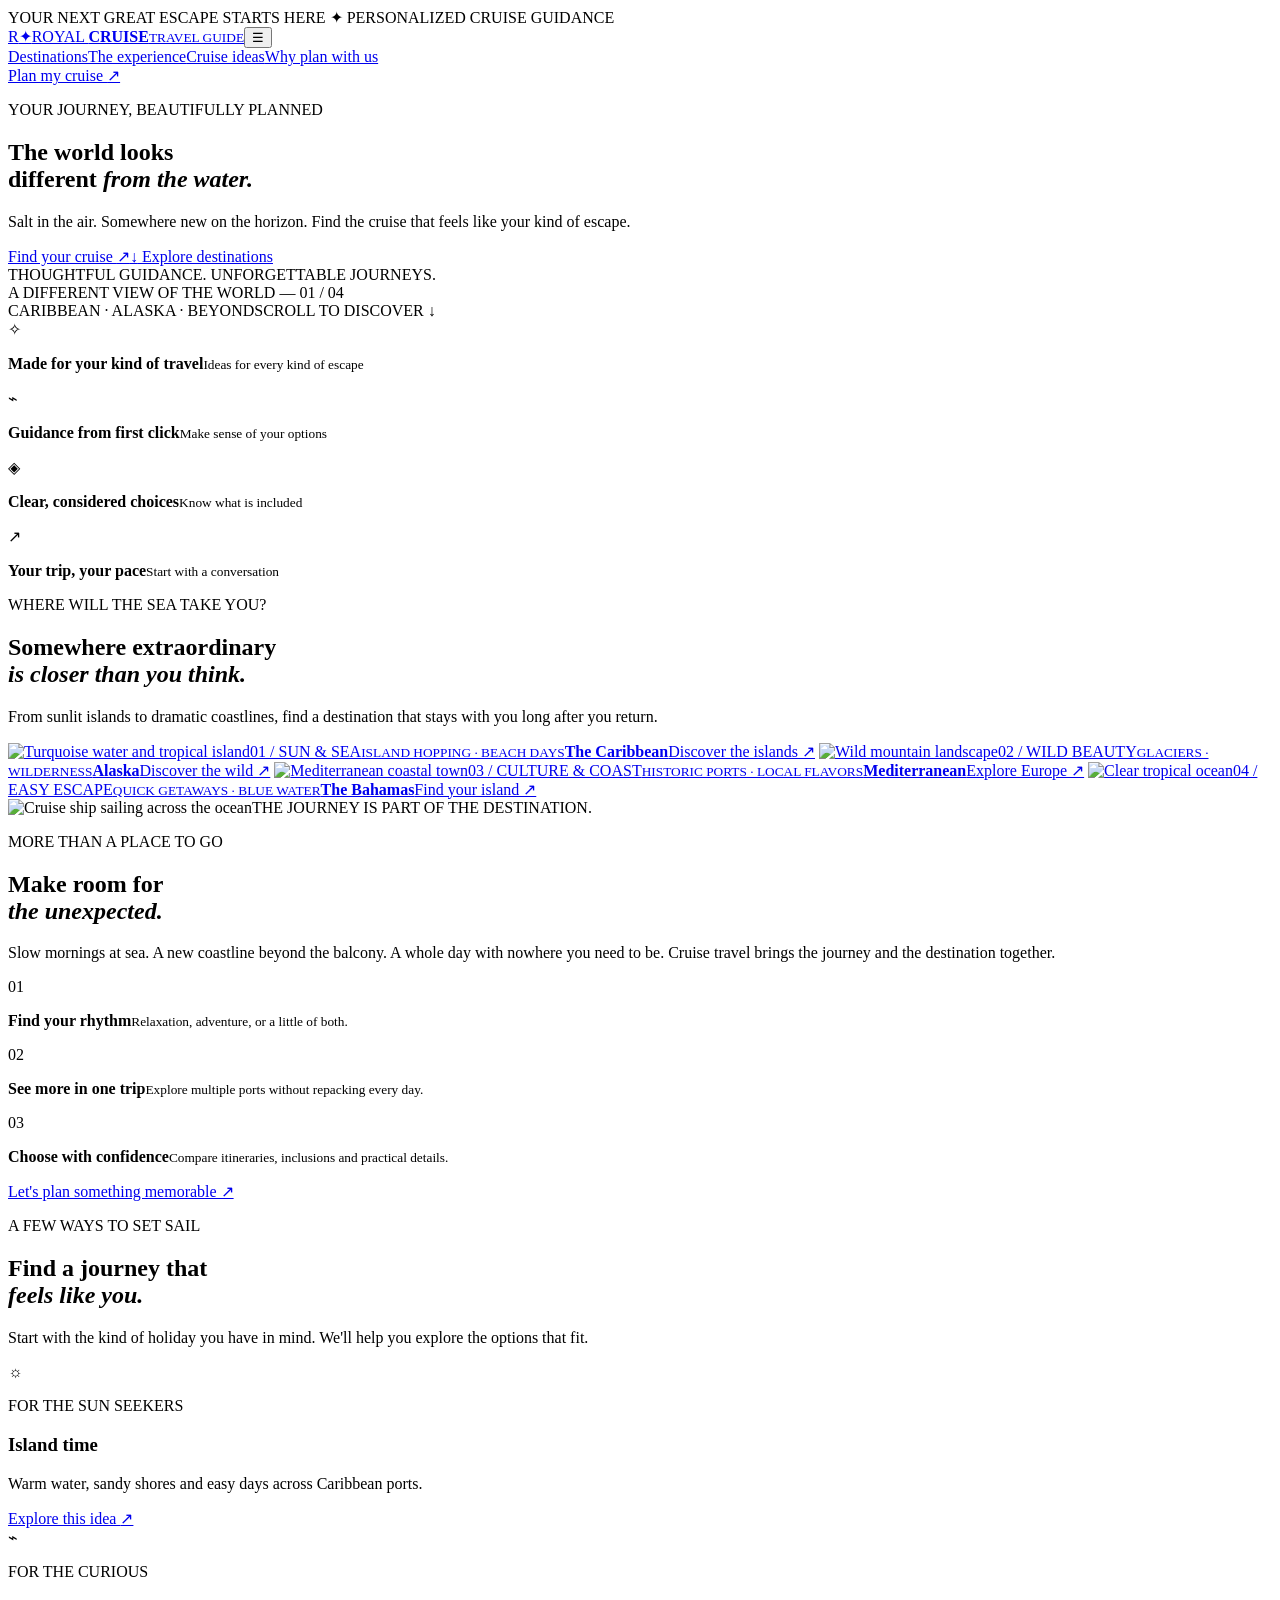
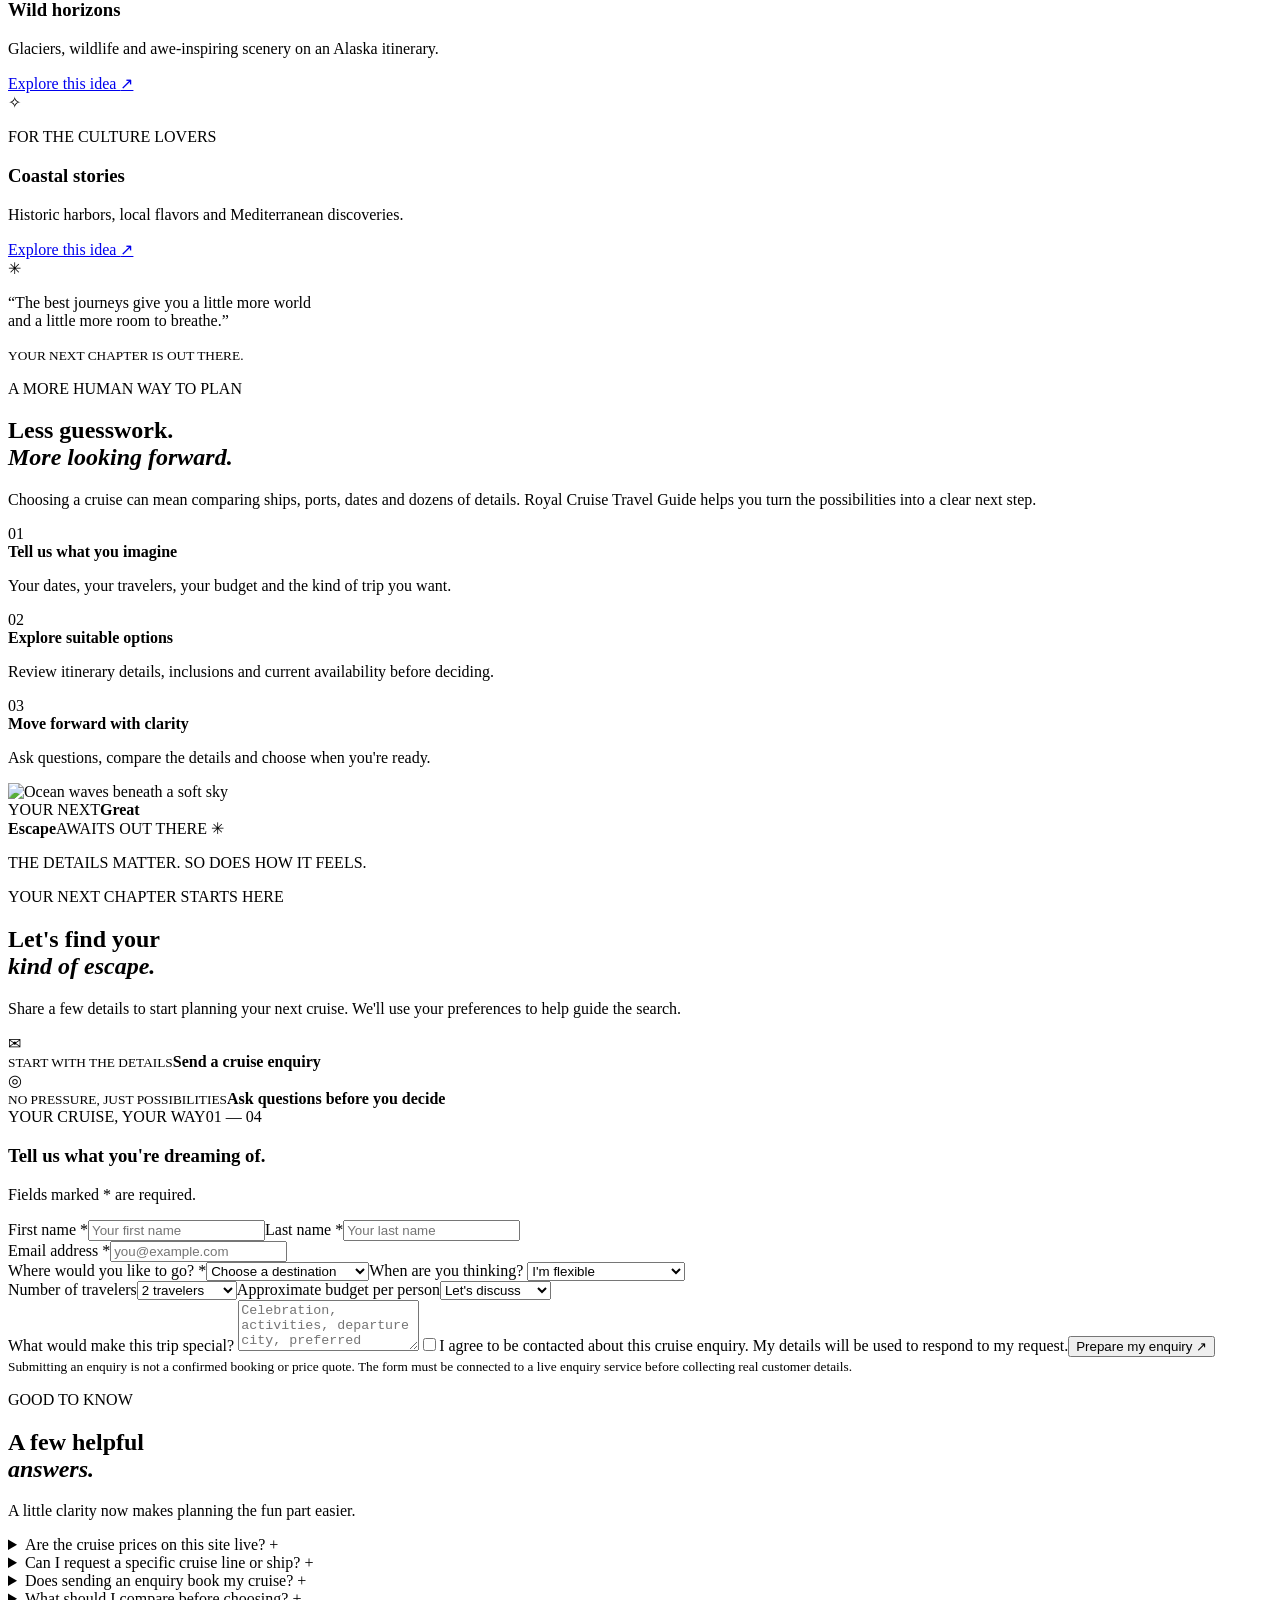
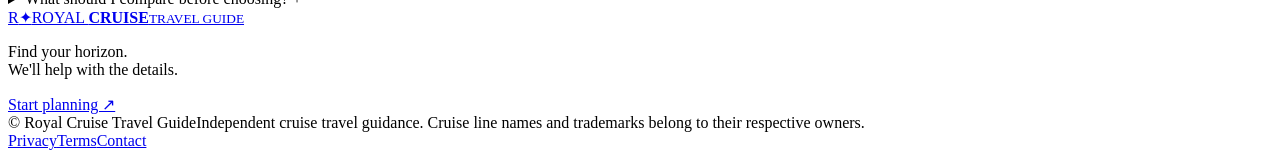
==== index.html @ 1c4a62c2 "Build Royal Cruise Travel Guide homepage" ====
<!doctype html>
<html lang="en">
<head>
<meta charset="utf-8"><meta name="viewport" content="width=device-width,initial-scale=1">
<title>Royal Cruise Travel Guide — Find Your Next Great Escape</title>
<meta name="description" content="Explore cruise destinations, compare trip ideas, and start planning a Caribbean, Alaska, Bahamas or Mediterranean cruise with Royal Cruise Travel Guide.">
<meta name="theme-color" content="#071d2c"><meta property="og:title" content="Royal Cruise Travel Guide"><meta property="og:description" content="The world looks different from the water. Find your next great escape."><meta property="og:type" content="website">
<link rel="preconnect" href="https://images.unsplash.com"><link rel="preconnect" href="https://fonts.googleapis.com"><link rel="preconnect" href="https://fonts.gstatic.com" crossorigin>
<link href="https://fonts.googleapis.com/css2?family=DM+Sans:wght@400;500;600;700&family=Playfair+Display:ital,wght@0,400;0,500;0,600;1,400;1,500&display=swap" rel="stylesheet">
<link rel="stylesheet" href="./styles.css">
</head>
<body>
<div class="announcement">YOUR NEXT GREAT ESCAPE STARTS HERE <span>✦</span> PERSONALIZED CRUISE GUIDANCE</div>
<header class="header"><a class="brand" href="#home" aria-label="Royal Cruise Travel Guide home"><span class="brand-mark">R<span>✦</span></span><span class="brand-name">ROYAL <b>CRUISE</b><small>TRAVEL GUIDE</small></span></a><button class="menu-toggle" aria-label="Open navigation" aria-expanded="false">☰</button><nav class="nav"><a href="#destinations">Destinations</a><a href="#experience">The experience</a><a href="#journeys">Cruise ideas</a><a href="#planning">Why plan with us</a></nav><a class="nav-cta" href="#plan">Plan my cruise <span>↗</span></a></header>
<main id="home">
<section class="hero"><div class="hero-photo"></div><div class="hero-shade"></div><div class="hero-content reveal"><p class="eyebrow"><span></span> YOUR JOURNEY, BEAUTIFULLY PLANNED</p><h1>The world looks<br>different <em>from the water.</em></h1><p class="hero-copy">Salt in the air. Somewhere new on the horizon. Find the cruise that feels like your kind of escape.</p><div class="hero-actions"><a class="button button-gold" href="#plan">Find your cruise <span>↗</span></a><a class="text-link" href="#destinations"><span class="play">↓</span> Explore destinations</a></div><div class="hero-note"><span class="note-line"></span><span>THOUGHTFUL GUIDANCE. UNFORGETTABLE JOURNEYS.</span></div></div><div class="hero-side">A DIFFERENT VIEW OF THE WORLD <span>— 01 / 04</span></div><div class="hero-bottom"><span>CARIBBEAN · ALASKA · BEYOND</span><span>SCROLL TO DISCOVER ↓</span></div></section>
<section class="trust-strip"><div><span class="trust-icon">✧</span><p><b>Made for your kind of travel</b><small>Ideas for every kind of escape</small></p></div><div><span class="trust-icon">⌁</span><p><b>Guidance from first click</b><small>Make sense of your options</small></p></div><div><span class="trust-icon">◈</span><p><b>Clear, considered choices</b><small>Know what is included</small></p></div><div><span class="trust-icon">↗</span><p><b>Your trip, your pace</b><small>Start with a conversation</small></p></div></section>
<section class="section" id="destinations"><div class="section-head reveal"><div><p class="eyebrow dark"><span></span> WHERE WILL THE SEA TAKE YOU?</p><h2>Somewhere extraordinary<br><em>is closer than you think.</em></h2></div><p class="section-intro">From sunlit islands to dramatic coastlines, find a destination that stays with you long after you return.</p></div><div class="destination-grid">
<a class="destination-card dest-caribbean reveal" href="#plan" data-destination="Caribbean"><img loading="lazy" src="https://images.unsplash.com/photo-1510414842594-a61c69b5ae57?auto=format&fit=crop&w=1200&q=85" alt="Turquoise water and tropical island"><span class="card-number">01 / SUN & SEA</span><span class="destination-info"><small>ISLAND HOPPING · BEACH DAYS</small><strong>The Caribbean</strong><span class="discover">Discover the islands ↗</span></span></a>
<a class="destination-card reveal" href="#plan" data-destination="Alaska"><img loading="lazy" src="https://images.unsplash.com/photo-1472396961693-142e6e269027?auto=format&fit=crop&w=1000&q=85" alt="Wild mountain landscape"><span class="card-number">02 / WILD BEAUTY</span><span class="destination-info"><small>GLACIERS · WILDERNESS</small><strong>Alaska</strong><span class="discover">Discover the wild ↗</span></span></a>
<a class="destination-card reveal" href="#plan" data-destination="Mediterranean"><img loading="lazy" src="https://images.unsplash.com/photo-1498307833015-e7b400441eb8?auto=format&fit=crop&w=1000&q=85" alt="Mediterranean coastal town"><span class="card-number">03 / CULTURE & COAST</span><span class="destination-info"><small>HISTORIC PORTS · LOCAL FLAVORS</small><strong>Mediterranean</strong><span class="discover">Explore Europe ↗</span></span></a>
<a class="destination-card reveal" href="#plan" data-destination="Bahamas"><img loading="lazy" src="https://images.unsplash.com/photo-1544551763-46a013bb70d5?auto=format&fit=crop&w=1000&q=85" alt="Clear tropical ocean"><span class="card-number">04 / EASY ESCAPE</span><span class="destination-info"><small>QUICK GETAWAYS · BLUE WATER</small><strong>The Bahamas</strong><span class="discover">Find your island ↗</span></span></a></div></section>
<section class="experience" id="experience"><div class="experience-image reveal"><img loading="lazy" src="https://images.unsplash.com/photo-1548574505-5e239809ee19?auto=format&fit=crop&w=1500&q=85" alt="Cruise ship sailing across the ocean"><span class="image-caption">THE JOURNEY IS PART OF THE DESTINATION.</span></div><div class="experience-copy reveal"><p class="eyebrow"><span></span> MORE THAN A PLACE TO GO</p><h2>Make room for<br><em>the unexpected.</em></h2><p>Slow mornings at sea. A new coastline beyond the balcony. A whole day with nowhere you need to be. Cruise travel brings the journey and the destination together.</p><div class="experience-points"><div><span>01</span><p><b>Find your rhythm</b><small>Relaxation, adventure, or a little of both.</small></p></div><div><span>02</span><p><b>See more in one trip</b><small>Explore multiple ports without repacking every day.</small></p></div><div><span>03</span><p><b>Choose with confidence</b><small>Compare itineraries, inclusions and practical details.</small></p></div></div><a class="button button-outline" href="#plan">Let's plan something memorable ↗</a></div></section>
<section class="section journeys" id="journeys"><div class="section-head reveal"><div><p class="eyebrow dark"><span></span> A FEW WAYS TO SET SAIL</p><h2>Find a journey that<br><em>feels like you.</em></h2></div><p class="section-intro">Start with the kind of holiday you have in mind. We'll help you explore the options that fit.</p></div><div class="journey-grid"><article class="journey-card reveal"><div class="journey-icon">☼</div><p class="journey-kicker">FOR THE SUN SEEKERS</p><h3>Island time</h3><p>Warm water, sandy shores and easy days across Caribbean ports.</p><a href="#plan" data-interest="Caribbean island getaway">Explore this idea <span>↗</span></a></article><article class="journey-card reveal"><div class="journey-icon">⌁</div><p class="journey-kicker">FOR THE CURIOUS</p><h3>Wild horizons</h3><p>Glaciers, wildlife and awe-inspiring scenery on an Alaska itinerary.</p><a href="#plan" data-interest="Alaska adventure">Explore this idea <span>↗</span></a></article><article class="journey-card reveal"><div class="journey-icon">✧</div><p class="journey-kicker">FOR THE CULTURE LOVERS</p><h3>Coastal stories</h3><p>Historic harbors, local flavors and Mediterranean discoveries.</p><a href="#plan" data-interest="Mediterranean culture cruise">Explore this idea <span>↗</span></a></article></div></section>
<section class="quote-band"><span class="quote-star">✳</span><p>“The best journeys give you a little more world<br>and a little more room to breathe.”</p><small>YOUR NEXT CHAPTER IS OUT THERE.</small></section>
<section class="section planning" id="planning"><div class="planning-copy reveal"><p class="eyebrow dark"><span></span> A MORE HUMAN WAY TO PLAN</p><h2>Less guesswork.<br><em>More looking forward.</em></h2><p>Choosing a cruise can mean comparing ships, ports, dates and dozens of details. Royal Cruise Travel Guide helps you turn the possibilities into a clear next step.</p><div class="planning-step"><span>01</span><div><b>Tell us what you imagine</b><p>Your dates, your travelers, your budget and the kind of trip you want.</p></div></div><div class="planning-step"><span>02</span><div><b>Explore suitable options</b><p>Review itinerary details, inclusions and current availability before deciding.</p></div></div><div class="planning-step"><span>03</span><div><b>Move forward with clarity</b><p>Ask questions, compare the details and choose when you're ready.</p></div></div></div><div class="planning-visual reveal"><img loading="lazy" src="https://images.unsplash.com/photo-1500375592092-40eb2168fd21?auto=format&fit=crop&w=1000&q=85" alt="Ocean waves beneath a soft sky"><div class="planning-stamp"><span>YOUR NEXT</span><b>Great<br>Escape</b><span>AWAITS OUT THERE ✳</span></div><p class="planning-visual-note">THE DETAILS MATTER. SO DOES HOW IT FEELS.</p></div></section>
<section class="plan-section" id="plan"><div class="plan-bg"></div><div class="plan-inner"><div class="plan-copy reveal"><p class="eyebrow"><span></span> YOUR NEXT CHAPTER STARTS HERE</p><h2>Let's find your<br><em>kind of escape.</em></h2><p>Share a few details to start planning your next cruise. We'll use your preferences to help guide the search.</p><div class="contact-detail"><span>✉</span><div><small>START WITH THE DETAILS</small><b>Send a cruise enquiry</b></div></div><div class="contact-detail"><span>◎</span><div><small>NO PRESSURE, JUST POSSIBILITIES</small><b>Ask questions before you decide</b></div></div></div>
<form class="enquiry-form reveal" id="enquiry-form"><div class="form-top"><span>YOUR CRUISE, YOUR WAY</span><span>01 — 04</span></div><h3>Tell us what you're dreaming of.</h3><p>Fields marked * are required.</p><div class="form-row"><label>First name *<input name="firstName" autocomplete="given-name" required maxlength="80" placeholder="Your first name"></label><label>Last name *<input name="lastName" autocomplete="family-name" required maxlength="80" placeholder="Your last name"></label></div><label>Email address *<input type="email" name="email" autocomplete="email" required maxlength="254" placeholder="you@example.com"></label><div class="form-row"><label>Where would you like to go? *<select name="destination" id="destination" required><option value="">Choose a destination</option><option>Caribbean</option><option>Bahamas</option><option>Alaska</option><option>Mediterranean / Europe</option><option>Mexico</option><option>Not sure yet</option></select></label><label>When are you thinking? <select name="timing"><option value="">I'm flexible</option><option>Within 3 months</option><option>3–6 months</option><option>6–12 months</option><option>More than a year away</option></select></label></div><div class="form-row"><label>Number of travelers<select name="travelers"><option>1 traveler</option><option selected>2 travelers</option><option>3–4 travelers</option><option>5–6 travelers</option><option>7+ travelers</option></select></label><label>Approximate budget per person<select name="budget"><option value="">Let's discuss</option><option>Under $1,000</option><option>$1,000–$2,000</option><option>$2,000–$4,000</option><option>$4,000+</option></select></label></div><label>What would make this trip special? <textarea name="notes" rows="3" maxlength="2000" placeholder="Celebration, activities, departure city, preferred cruise line..."></textarea></label><label class="consent"><input type="checkbox" name="consent" required><span>I agree to be contacted about this cruise enquiry. My details will be used to respond to my request.</span></label><button class="button button-gold submit-button" type="submit">Prepare my enquiry <span>↗</span></button><div class="form-message" role="status" aria-live="polite"></div><small class="form-privacy">Submitting an enquiry is not a confirmed booking or price quote. The form must be connected to a live enquiry service before collecting real customer details.</small></form></div></section>
<section class="section faq"><div class="section-head reveal"><div><p class="eyebrow dark"><span></span> GOOD TO KNOW</p><h2>A few helpful<br><em>answers.</em></h2></div><p class="section-intro">A little clarity now makes planning the fun part easier.</p></div><div class="faq-list"><details><summary>Are the cruise prices on this site live? <span>+</span></summary><p>This guide does not display unverified live fares. Cruise prices vary by sailing date, cabin category, taxes, fees and availability. Confirm current, itemized pricing with a reliable supplier before making a decision.</p></details><details><summary>Can I request a specific cruise line or ship? <span>+</span></summary><p>Yes. Include your preferred cruise line or ship in your enquiry notes, along with your departure city and approximate dates. Recommendations depend on actual sailing options.</p></details><details><summary>Does sending an enquiry book my cruise? <span>+</span></summary><p>No. The form starts a conversation only. A booking is confirmed only through the applicable official reservation process and subject to supplier terms.</p></details><details><summary>What should I compare before choosing? <span>+</span></summary><p>Review the itinerary, cabin category, port locations, departure-port travel, included meals and drinks, gratuities, taxes, cancellation rules, accessibility and travel documents.</p></details></div></section>
</main>
<footer class="footer"><div class="footer-main"><a class="brand brand-footer" href="#home"><span class="brand-mark">R<span>✦</span></span><span class="brand-name">ROYAL <b>CRUISE</b><small>TRAVEL GUIDE</small></span></a><p>Find your horizon.<br>We'll help with the details.</p><a class="footer-cta" href="#plan">Start planning ↗</a></div><div class="footer-bottom"><span>© <span id="year"></span> Royal Cruise Travel Guide</span><span>Independent cruise travel guidance. Cruise line names and trademarks belong to their respective owners.</span><div><a href="./privacy.html">Privacy</a><a href="./terms.html">Terms</a><a href="#plan">Contact</a></div></div></footer>
<script src="./app.js" defer></script>
</body></html>
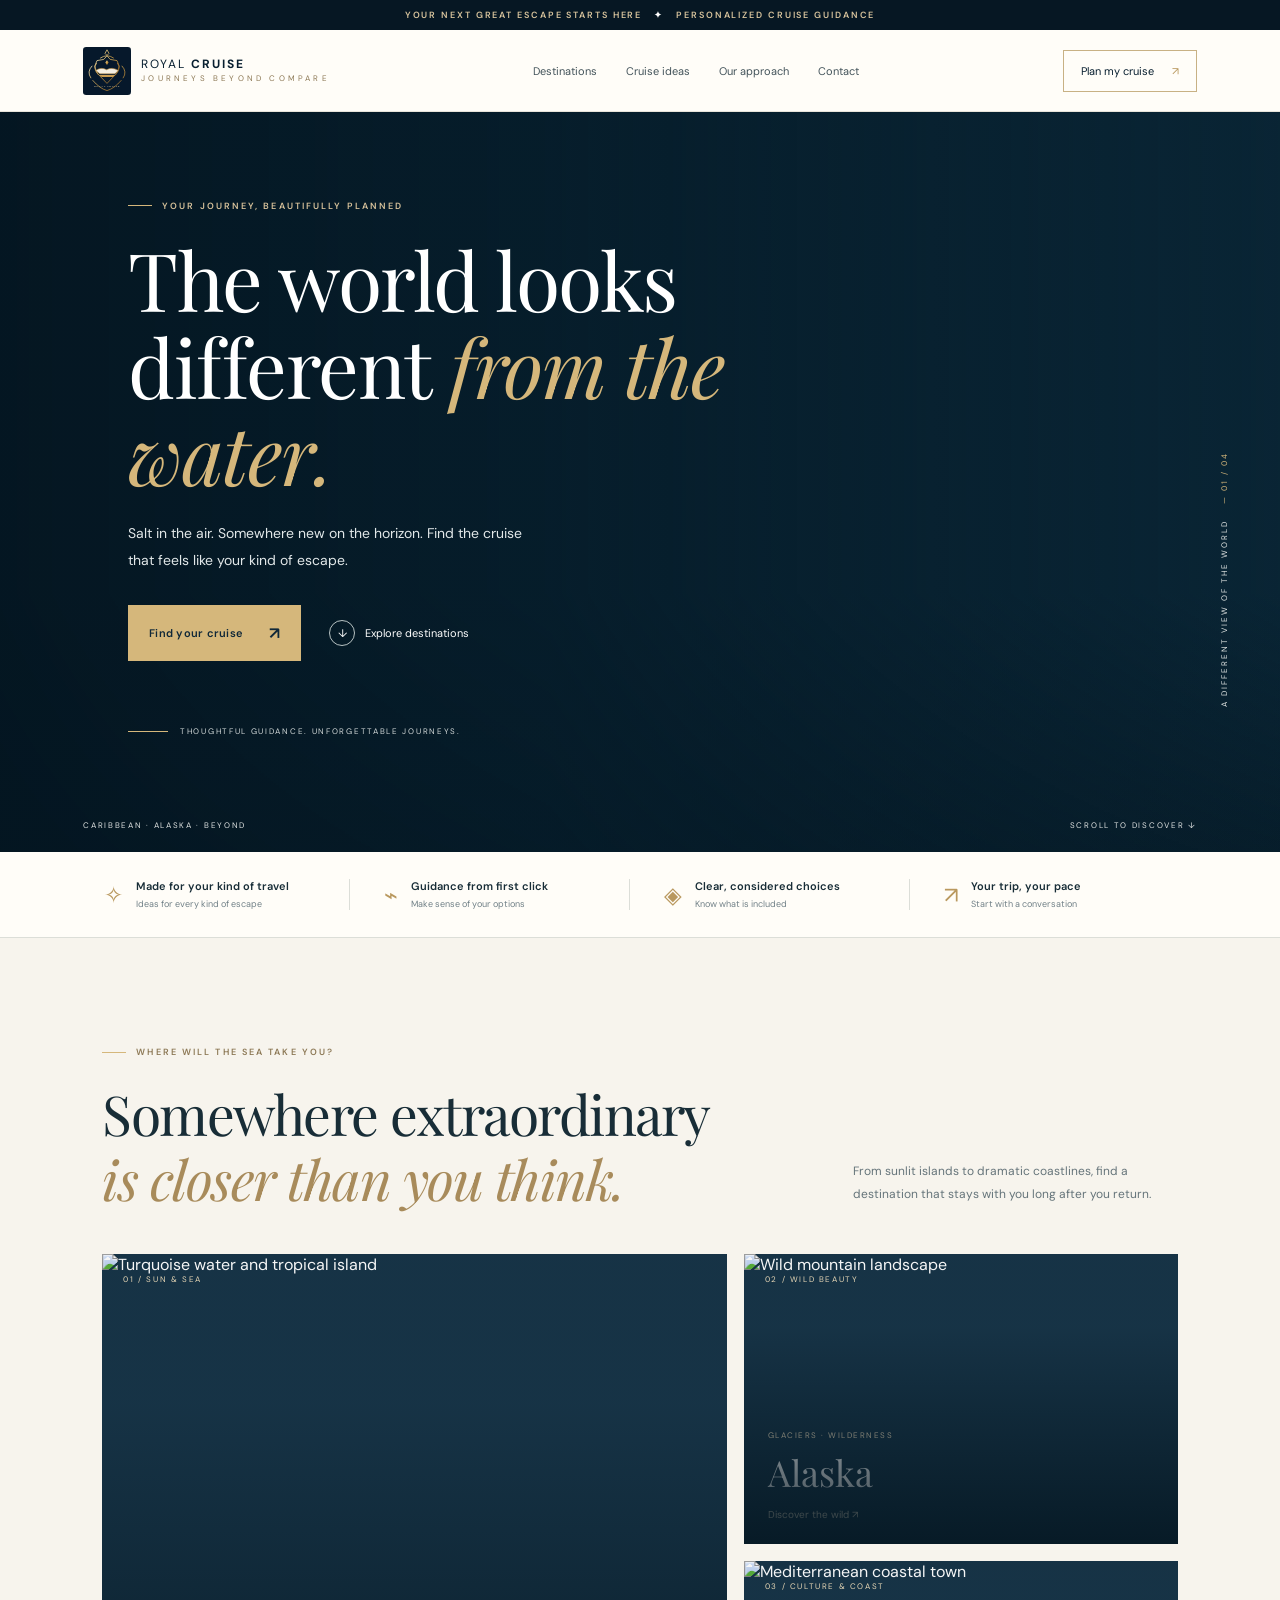
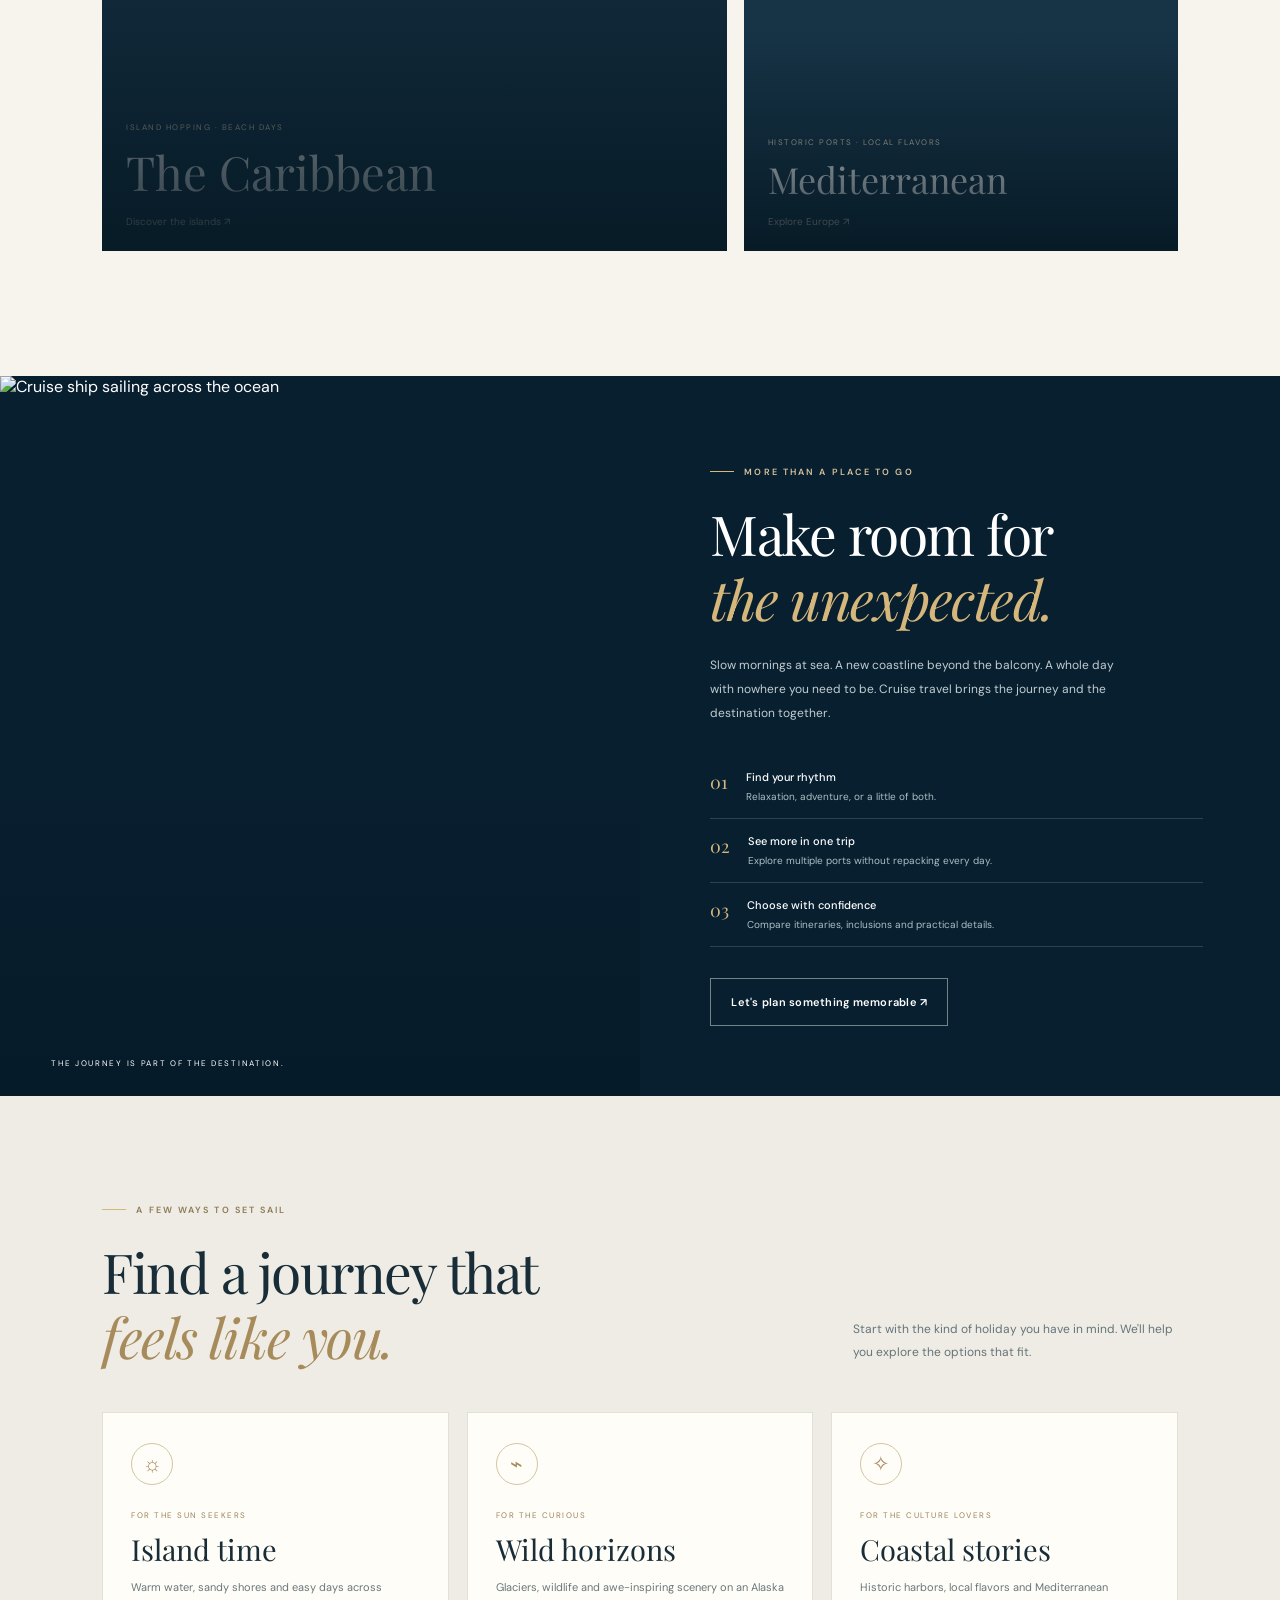
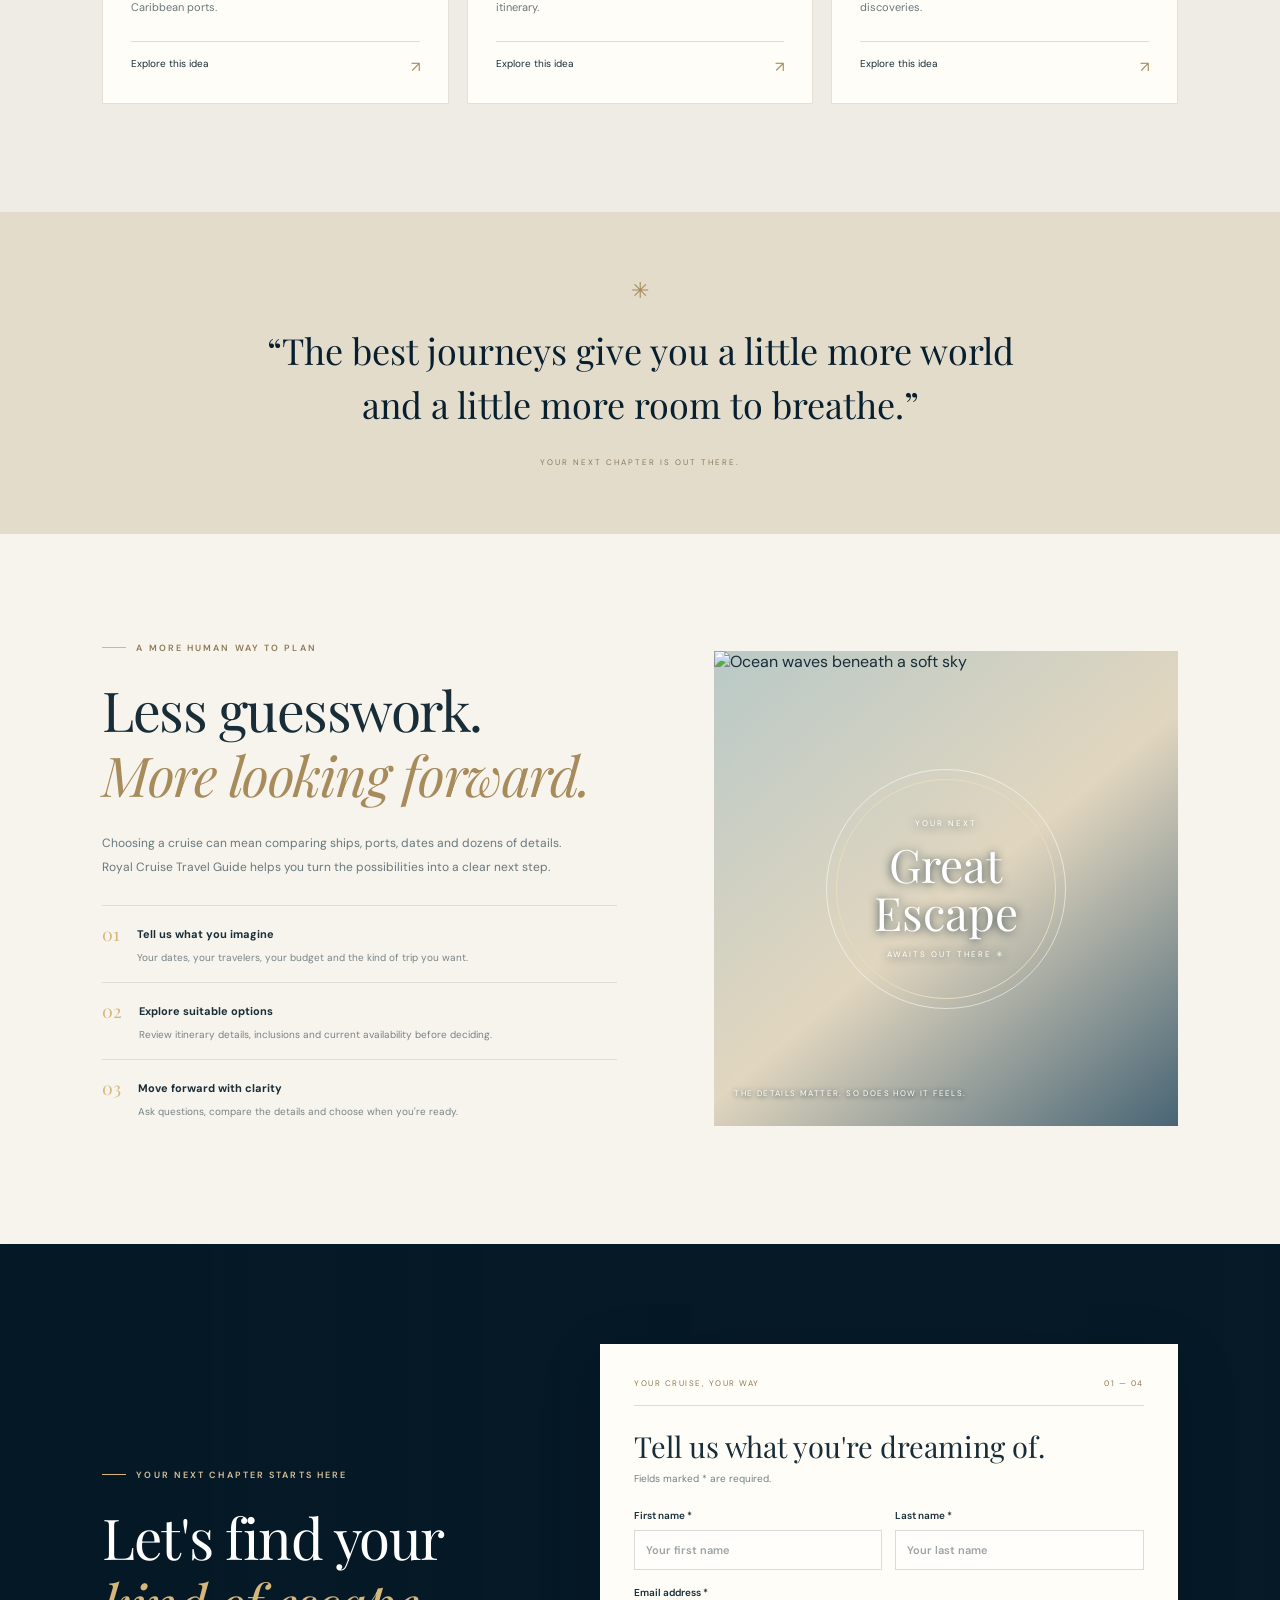
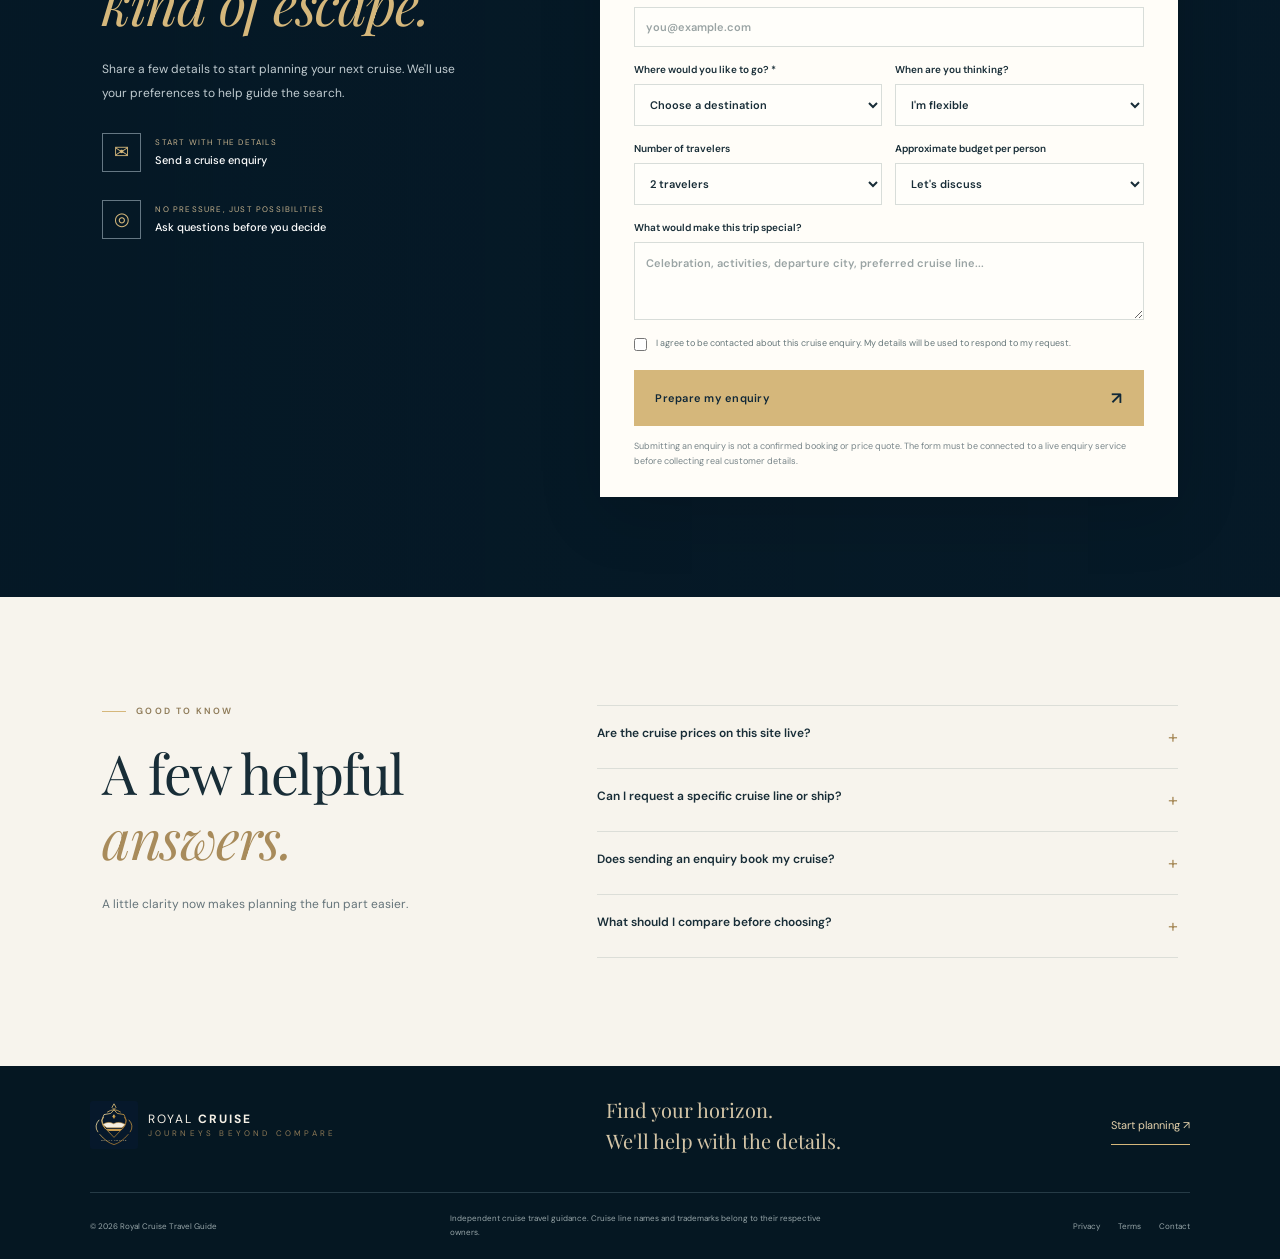
==== commit 6afd54b3: "Refresh homepage branding and multi-page navigation" ====
--- a/index.html
+++ b/index.html
@@ -7,11 +7,11 @@
 <meta name="theme-color" content="#071d2c"><meta property="og:title" content="Royal Cruise Travel Guide"><meta property="og:description" content="The world looks different from the water. Find your next great escape."><meta property="og:type" content="website">
 <link rel="preconnect" href="https://images.unsplash.com"><link rel="preconnect" href="https://fonts.googleapis.com"><link rel="preconnect" href="https://fonts.gstatic.com" crossorigin>
 <link href="https://fonts.googleapis.com/css2?family=DM+Sans:wght@400;500;600;700&family=Playfair+Display:ital,wght@0,400;0,500;0,600;1,400;1,500&display=swap" rel="stylesheet">
-<link rel="stylesheet" href="./styles.css">
+<link rel="stylesheet" href="./styles.css"><link rel="stylesheet" href="./pages.css">
 </head>
 <body>
 <div class="announcement">YOUR NEXT GREAT ESCAPE STARTS HERE <span>✦</span> PERSONALIZED CRUISE GUIDANCE</div>
-<header class="header"><a class="brand" href="#home" aria-label="Royal Cruise Travel Guide home"><span class="brand-mark">R<span>✦</span></span><span class="brand-name">ROYAL <b>CRUISE</b><small>TRAVEL GUIDE</small></span></a><button class="menu-toggle" aria-label="Open navigation" aria-expanded="false">☰</button><nav class="nav"><a href="#destinations">Destinations</a><a href="#experience">The experience</a><a href="#journeys">Cruise ideas</a><a href="#planning">Why plan with us</a></nav><a class="nav-cta" href="#plan">Plan my cruise <span>↗</span></a></header>
+<header class="header"><a class="brand" href="./index.html" aria-label="Royal Cruise home"><img class="brand-logo" src="./assets/royal-cruise-logo.svg" alt=""><span class="brand-name">ROYAL <b>CRUISE</b><small>JOURNEYS BEYOND COMPARE</small></span></a><button class="menu-toggle" aria-label="Open navigation" aria-expanded="false">☰</button><nav class="nav"><a href="./destinations.html">Destinations</a><a href="./cruise-ideas.html">Cruise ideas</a><a href="./planning.html">Our approach</a><a href="./contact.html">Contact</a></nav><a class="nav-cta" href="./contact.html">Plan my cruise <span>↗</span></a></header>
 <main id="home">
 <section class="hero"><div class="hero-photo"></div><div class="hero-shade"></div><div class="hero-content reveal"><p class="eyebrow"><span></span> YOUR JOURNEY, BEAUTIFULLY PLANNED</p><h1>The world looks<br>different <em>from the water.</em></h1><p class="hero-copy">Salt in the air. Somewhere new on the horizon. Find the cruise that feels like your kind of escape.</p><div class="hero-actions"><a class="button button-gold" href="#plan">Find your cruise <span>↗</span></a><a class="text-link" href="#destinations"><span class="play">↓</span> Explore destinations</a></div><div class="hero-note"><span class="note-line"></span><span>THOUGHTFUL GUIDANCE. UNFORGETTABLE JOURNEYS.</span></div></div><div class="hero-side">A DIFFERENT VIEW OF THE WORLD <span>— 01 / 04</span></div><div class="hero-bottom"><span>CARIBBEAN · ALASKA · BEYOND</span><span>SCROLL TO DISCOVER ↓</span></div></section>
 <section class="trust-strip"><div><span class="trust-icon">✧</span><p><b>Made for your kind of travel</b><small>Ideas for every kind of escape</small></p></div><div><span class="trust-icon">⌁</span><p><b>Guidance from first click</b><small>Make sense of your options</small></p></div><div><span class="trust-icon">◈</span><p><b>Clear, considered choices</b><small>Know what is included</small></p></div><div><span class="trust-icon">↗</span><p><b>Your trip, your pace</b><small>Start with a conversation</small></p></div></section>
@@ -28,6 +28,6 @@
 <form class="enquiry-form reveal" id="enquiry-form"><div class="form-top"><span>YOUR CRUISE, YOUR WAY</span><span>01 — 04</span></div><h3>Tell us what you're dreaming of.</h3><p>Fields marked * are required.</p><div class="form-row"><label>First name *<input name="firstName" autocomplete="given-name" required maxlength="80" placeholder="Your first name"></label><label>Last name *<input name="lastName" autocomplete="family-name" required maxlength="80" placeholder="Your last name"></label></div><label>Email address *<input type="email" name="email" autocomplete="email" required maxlength="254" placeholder="you@example.com"></label><div class="form-row"><label>Where would you like to go? *<select name="destination" id="destination" required><option value="">Choose a destination</option><option>Caribbean</option><option>Bahamas</option><option>Alaska</option><option>Mediterranean / Europe</option><option>Mexico</option><option>Not sure yet</option></select></label><label>When are you thinking? <select name="timing"><option value="">I'm flexible</option><option>Within 3 months</option><option>3–6 months</option><option>6–12 months</option><option>More than a year away</option></select></label></div><div class="form-row"><label>Number of travelers<select name="travelers"><option>1 traveler</option><option selected>2 travelers</option><option>3–4 travelers</option><option>5–6 travelers</option><option>7+ travelers</option></select></label><label>Approximate budget per person<select name="budget"><option value="">Let's discuss</option><option>Under $1,000</option><option>$1,000–$2,000</option><option>$2,000–$4,000</option><option>$4,000+</option></select></label></div><label>What would make this trip special? <textarea name="notes" rows="3" maxlength="2000" placeholder="Celebration, activities, departure city, preferred cruise line..."></textarea></label><label class="consent"><input type="checkbox" name="consent" required><span>I agree to be contacted about this cruise enquiry. My details will be used to respond to my request.</span></label><button class="button button-gold submit-button" type="submit">Prepare my enquiry <span>↗</span></button><div class="form-message" role="status" aria-live="polite"></div><small class="form-privacy">Submitting an enquiry is not a confirmed booking or price quote. The form must be connected to a live enquiry service before collecting real customer details.</small></form></div></section>
 <section class="section faq"><div class="section-head reveal"><div><p class="eyebrow dark"><span></span> GOOD TO KNOW</p><h2>A few helpful<br><em>answers.</em></h2></div><p class="section-intro">A little clarity now makes planning the fun part easier.</p></div><div class="faq-list"><details><summary>Are the cruise prices on this site live? <span>+</span></summary><p>This guide does not display unverified live fares. Cruise prices vary by sailing date, cabin category, taxes, fees and availability. Confirm current, itemized pricing with a reliable supplier before making a decision.</p></details><details><summary>Can I request a specific cruise line or ship? <span>+</span></summary><p>Yes. Include your preferred cruise line or ship in your enquiry notes, along with your departure city and approximate dates. Recommendations depend on actual sailing options.</p></details><details><summary>Does sending an enquiry book my cruise? <span>+</span></summary><p>No. The form starts a conversation only. A booking is confirmed only through the applicable official reservation process and subject to supplier terms.</p></details><details><summary>What should I compare before choosing? <span>+</span></summary><p>Review the itinerary, cabin category, port locations, departure-port travel, included meals and drinks, gratuities, taxes, cancellation rules, accessibility and travel documents.</p></details></div></section>
 </main>
-<footer class="footer"><div class="footer-main"><a class="brand brand-footer" href="#home"><span class="brand-mark">R<span>✦</span></span><span class="brand-name">ROYAL <b>CRUISE</b><small>TRAVEL GUIDE</small></span></a><p>Find your horizon.<br>We'll help with the details.</p><a class="footer-cta" href="#plan">Start planning ↗</a></div><div class="footer-bottom"><span>© <span id="year"></span> Royal Cruise Travel Guide</span><span>Independent cruise travel guidance. Cruise line names and trademarks belong to their respective owners.</span><div><a href="./privacy.html">Privacy</a><a href="./terms.html">Terms</a><a href="#plan">Contact</a></div></div></footer>
+<footer class="footer"><div class="footer-main"><a class="brand brand-footer" href="./index.html"><img class="brand-logo" src="./assets/royal-cruise-logo.svg" alt=""><span class="brand-name">ROYAL <b>CRUISE</b><small>JOURNEYS BEYOND COMPARE</small></span></a><p>Find your horizon.<br>We'll help with the details.</p><a class="footer-cta" href="#plan">Start planning ↗</a></div><div class="footer-bottom"><span>© <span id="year"></span> Royal Cruise Travel Guide</span><span>Independent cruise travel guidance. Cruise line names and trademarks belong to their respective owners.</span><div><a href="./privacy.html">Privacy</a><a href="./terms.html">Terms</a><a href="./contact.html">Contact</a></div></div></footer>
 <script src="./app.js" defer></script>
 </body></html>
--- a/styles.css
+++ b/styles.css
@@ -0,0 +1 @@
+:root{--navy:#081f30;--cream:#f7f4ed;--paper:#fffdf8;--gold:#d5b77b;--gold2:#b9985e;--ink:#182d37;--muted:#718087;--line:#dcded8;--serif:'Playfair Display',Georgia,serif;--sans:'DM Sans',Arial,sans-serif}*{box-sizing:border-box}html{scroll-behavior:smooth;scroll-padding-top:84px}body{margin:0;background:var(--cream);color:var(--ink);font-family:var(--sans);-webkit-font-smoothing:antialiased}a{color:inherit;text-decoration:none}button,input,select,textarea{font:inherit}.announcement{min-height:30px;background:#061723;color:#d8c49d;display:flex;justify-content:center;align-items:center;gap:12px;font-size:9px;letter-spacing:1.9px;font-weight:600}.announcement span{color:#fff}.header{height:82px;display:flex;align-items:center;justify-content:space-between;padding:0 6.5%;background:var(--paper);position:sticky;top:0;z-index:20;border-bottom:1px solid #e8e4da}.brand{display:flex;align-items:center;gap:10px;color:var(--navy)}.brand-mark{width:38px;height:42px;border:1px solid var(--gold2);display:grid;place-items:center;font:31px var(--serif);position:relative;color:var(--navy)}.brand-mark span{font:9px var(--sans);position:absolute;right:-4px;top:1px;color:var(--gold2);background:var(--paper)}.brand-name{font-size:12px;letter-spacing:2px;line-height:1.45}.brand-name b{font-weight:700}.brand-name small{display:block;font-size:8px;letter-spacing:3.2px;color:#8d7956}.nav{display:flex;align-items:center;gap:29px;font-size:11px;color:#43535a}.nav a:hover,.footer-bottom a:hover{color:var(--gold2)}.nav-cta{font-size:11px;border:1px solid #c8b184;padding:13px 17px;color:var(--navy);white-space:nowrap}.nav-cta span{padding-left:15px;color:var(--gold2)}.menu-toggle{display:none;background:none;border:0;font-size:23px}.hero{min-height:min(740px,calc(100svh - 112px));height:680px;max-height:790px;position:relative;display:flex;align-items:center;background:#0a2636;color:#fff;overflow:hidden}.hero-photo,.hero-shade,.plan-bg{position:absolute;inset:0}.hero-photo{background-image:url('https://images.unsplash.com/photo-1548574505-5e239809ee19?auto=format&fit=crop&w=2200&q=90');background-size:cover;background-position:center 48%;transform:scale(1.035);animation:heroSettle 1.7s ease-out both}.hero-shade{background:linear-gradient(90deg,rgba(4,21,32,.91),rgba(5,26,39,.72) 43%,rgba(5,26,39,.08)),linear-gradient(0deg,rgba(4,19,29,.42),transparent 35%)}.hero-content{position:relative;z-index:2;width:min(720px,78%);margin-left:10%;padding-bottom:28px}.eyebrow{display:flex;align-items:center;gap:10px;font-size:9px;letter-spacing:2.1px;color:#d7c29b;font-weight:600;margin:0 0 23px}.eyebrow>span{width:24px;height:1px;background:var(--gold)}h1,h2,h3,p{margin-top:0}h1,h2{font-family:var(--serif);font-weight:400;letter-spacing:-1.5px}h1{font-size:clamp(48px,6.3vw,86px);line-height:1.08;margin-bottom:24px}h1 em,h2 em{font-weight:400;color:var(--gold);font-style:italic}.hero-copy{font-size:14px;line-height:1.9;max-width:410px;color:#e2e8e9}.hero-actions{display:flex;align-items:center;gap:28px;margin-top:32px}.button{display:inline-flex;align-items:center;justify-content:space-between;gap:26px;padding:16px 20px;font-size:11px;font-weight:600;letter-spacing:.25px;border:1px solid transparent;cursor:pointer;transition:background .25s,transform .25s,border-color .25s}.button:hover{transform:translateY(-2px)}.button-gold{background:var(--gold);color:#102838}.button-gold:hover{background:#e3cb9a}.button-gold span{font-size:17px}.text-link{font-size:11px;color:#fff;display:flex;align-items:center;gap:10px}.play{width:26px;height:26px;border:1px solid #b7c2c2;border-radius:50%;display:grid;place-items:center}.hero-note{display:flex;align-items:center;gap:12px;margin-top:65px;font-size:8px;letter-spacing:1.7px;color:#d2d8d8}.note-line{height:1px;width:40px;background:var(--gold)}.hero-side{position:absolute;right:4%;top:46%;writing-mode:vertical-rl;transform:rotate(180deg);font-size:8px;letter-spacing:2px;color:#e3e7e5;display:flex;gap:16px}.hero-side span{color:var(--gold)}.hero-bottom{position:absolute;bottom:22px;left:6.5%;right:6.5%;display:flex;justify-content:space-between;color:#e0e3e2;font-size:8px;letter-spacing:1.7px}.trust-strip{display:grid;grid-template-columns:repeat(4,1fr);padding:27px 7%;background:var(--paper);border-bottom:1px solid var(--line);gap:20px}.trust-strip>div{display:flex;align-items:center;gap:13px;border-right:1px solid var(--line);padding-left:14px}.trust-strip>div:last-child{border:0}.trust-icon{font-size:23px;color:var(--gold2)}.trust-strip p{margin:0;display:grid;gap:5px}.trust-strip b{font-size:11px;font-weight:600}.trust-strip small{font-size:9px;color:var(--muted)}.section{padding:108px 8%}.section-head{display:flex;align-items:end;justify-content:space-between;gap:40px;margin-bottom:43px}.eyebrow.dark{color:#8d7956}.section h2,.experience h2,.planning h2,.plan-copy h2{font-size:clamp(37px,4.3vw,57px);line-height:1.18;margin-bottom:0}.section h2 em,.planning h2 em{color:#a88b5b}.section-intro{max-width:325px;color:#65747a;font-size:12px;line-height:1.9;margin:0 0 5px}.destination-grid{display:grid;grid-template-columns:1.18fr .82fr;grid-template-rows:290px 290px;gap:17px}.destination-card{position:relative;overflow:hidden;background:#173447;color:white;isolation:isolate;min-height:0}.destination-card:after{content:'';position:absolute;inset:0;background:linear-gradient(0deg,rgba(5,23,34,.88),rgba(5,23,34,.04) 75%);z-index:-0}.destination-card img{position:absolute;inset:0;width:100%;height:100%;object-fit:cover;z-index:-1;transition:transform .8s cubic-bezier(.2,.7,.2,1)}.destination-card:hover img{transform:scale(1.055)}.dest-caribbean{grid-row:span 2}.card-number{position:absolute;top:20px;left:21px;font-size:8px;letter-spacing:1.6px;color:#f0dfbc}.destination-info{position:absolute;bottom:23px;left:24px;right:20px;display:grid;gap:8px}.destination-info small{font-size:8px;letter-spacing:1.5px;color:#e4d4b6}.destination-info strong{font:36px var(--serif);font-weight:400}.dest-caribbean .destination-info strong{font-size:47px}.discover{font-size:10px;color:#f7ead1;margin-top:4px}.experience{display:grid;grid-template-columns:1fr 1fr;min-height:610px;background:var(--navy);color:#fff}.experience-image{position:relative;min-height:560px;overflow:hidden}.experience-image img{width:100%;height:100%;position:absolute;object-fit:cover;inset:0}.experience-image:after{content:'';position:absolute;inset:0;background:linear-gradient(0deg,rgba(4,22,33,.5),transparent 45%)}.image-caption{position:absolute;bottom:28px;left:8%;z-index:2;font-size:8px;letter-spacing:1.7px;color:#fff}.experience-copy{padding:90px 12% 70px 11%;align-self:center}.experience h2{font-size:clamp(39px,4.3vw,56px);margin-bottom:22px}.experience-copy>p:not(.eyebrow){font-size:12px;line-height:2;color:#c1cdd0;max-width:430px}.experience-points{margin:30px 0 31px}.experience-points>div{display:flex;gap:18px;padding:15px 0;border-bottom:1px solid #284351}.experience-points>div>span,.planning-step>span{font:18px var(--serif);color:var(--gold)}.experience-points p{margin:0;display:grid;gap:6px}.experience-points b{font-size:11px;font-weight:500}.experience-points small{font-size:10px;color:#aebec3}.button-outline{border-color:#71848a;color:#fff;background:transparent}.button-outline:hover{border-color:var(--gold)}.journeys{background:#eeece4}.journey-grid{display:grid;grid-template-columns:repeat(3,1fr);gap:18px}.journey-card{background:var(--paper);padding:30px 28px 26px;border:1px solid #e3e0d6;min-height:260px;transition:transform .3s,border-color .3s}.journey-card:hover{transform:translateY(-5px);border-color:#c7ae7e}.journey-icon{width:42px;height:42px;display:grid;place-items:center;border:1px solid #d5c5a4;border-radius:50%;font-size:21px;color:#a88b5b;margin-bottom:25px}.journey-kicker{font-size:8px;letter-spacing:1.5px;color:#9b8359;margin-bottom:10px}.journey-card h3{font:29px var(--serif);font-weight:400;margin-bottom:10px}.journey-card>p:not(.journey-kicker){font-size:11px;line-height:1.8;color:#68777b;min-height:40px}.journey-card>a{display:flex;justify-content:space-between;margin-top:23px;padding-top:15px;border-top:1px solid var(--line);font-size:10px}.journey-card>a span{color:#a88b5b;font-size:15px}.quote-band{background:#e3dccb;text-align:center;padding:64px 20px;color:var(--navy)}.quote-star{font-size:22px;color:#a88b5b}.quote-band p{font:clamp(24px,3vw,36px)/1.5 var(--serif);margin:18px 0}.quote-band small{font-size:8px;letter-spacing:2px;color:#8b795a}.planning{display:grid;grid-template-columns:1fr .9fr;gap:9%;align-items:center}.planning-copy>p:not(.eyebrow){font-size:12px;line-height:2;color:#68777b;margin:24px 0 26px;max-width:480px}.planning-step{display:flex;gap:17px;padding:16px 0;border-top:1px solid var(--line)}.planning-step>div b{font-size:11px}.planning-step>div p{font-size:10px;color:#778387;margin:6px 0 0;line-height:1.7}.planning-visual{height:475px;position:relative;background:linear-gradient(140deg,#b9c9c7,#e1d6bf 52%,#486575);overflow:hidden;display:grid;place-items:center}.planning-visual img{position:absolute;inset:0;width:100%;height:100%;object-fit:cover}.planning-stamp{position:relative;display:flex;flex-direction:column;align-items:center;justify-content:center;width:220px;height:220px;border:1px solid #e9ddbd;border-radius:50%;outline:1px solid rgba(255,255,255,.55);outline-offset:9px;color:#fff;text-align:center;text-shadow:0 1px 10px #263e49}.planning-stamp span{font-size:8px;letter-spacing:2px}.planning-stamp b{font:46px/1.03 var(--serif);font-weight:400;margin:13px 0}.planning-visual-note{position:absolute;bottom:20px;left:20px;font-size:8px;letter-spacing:1.4px;color:#fff;text-shadow:0 1px 5px #1b3039}.plan-section{position:relative;background:var(--navy);color:#fff;padding:100px 8%;overflow:hidden}.plan-bg{background-image:linear-gradient(90deg,rgba(5,24,37,.97),rgba(5,24,37,.84)),url('https://images.unsplash.com/photo-1500375592092-40eb2168fd21?auto=format&fit=crop&w=1800&q=85');background-size:cover;background-position:center}.plan-inner{position:relative;display:grid;grid-template-columns:.82fr 1.18fr;gap:9%;max-width:1160px;margin:auto;align-items:start}.plan-copy{position:sticky;top:125px}.plan-copy h2{font-size:clamp(40px,4.4vw,59px);margin-bottom:20px}.plan-copy>p:not(.eyebrow){font-size:12px;line-height:2;color:#c0cbd0;max-width:370px}.contact-detail{display:flex;align-items:center;gap:14px;margin-top:28px}.contact-detail>span{width:39px;height:39px;border:1px solid #657783;display:grid;place-items:center;color:var(--gold);font-size:18px}.contact-detail div{display:grid;gap:6px}.contact-detail small{font-size:8px;letter-spacing:1.2px;color:#c4b18c}.contact-detail b{font-size:11px;font-weight:500}.enquiry-form{background:var(--paper);color:var(--ink);padding:34px 34px 29px;box-shadow:0 18px 60px #0002}.form-top{display:flex;justify-content:space-between;font-size:8px;letter-spacing:1.5px;color:#92774b;padding-bottom:17px;border-bottom:1px solid var(--line)}.enquiry-form h3{font:29px var(--serif);font-weight:400;margin:21px 0 7px}.enquiry-form>p{font-size:10px;color:#718087;margin-bottom:24px}.enquiry-form label{display:grid;gap:8px;font-size:10px;font-weight:600;margin-bottom:16px}.form-row{display:grid;grid-template-columns:1fr 1fr;gap:13px}.enquiry-form input:not([type=checkbox]),.enquiry-form select,.enquiry-form textarea{width:100%;min-width:0;border:1px solid #d8ddd9;background:#fffefa;border-radius:0;padding:12px 11px;font-size:11px;color:var(--ink);outline:none;transition:border-color .2s}.enquiry-form input:focus,.enquiry-form select:focus,.enquiry-form textarea:focus{border-color:#b69a67}.enquiry-form textarea{resize:vertical;line-height:1.6}.enquiry-form input::placeholder,.enquiry-form textarea::placeholder{color:#9aa4a4}.enquiry-form .consent{display:flex;align-items:flex-start;gap:9px;font-size:9px;line-height:1.6;color:#66777a;font-weight:400}.consent input{accent-color:#a88b5b;margin:2px 0 0}.submit-button{width:100%;margin-top:3px}.form-message{font-size:11px;line-height:1.6;margin-top:12px}.form-message.success{color:#22664b}.form-message.error{color:#9a3c30}.form-privacy{display:block;font-size:9px;line-height:1.6;color:#788589;margin-top:13px}.faq{display:grid;grid-template-columns:.8fr 1.2fr;gap:10%;align-items:start}.faq .section-head{display:block;margin:0}.faq .section-intro{margin-top:23px}.faq-list details{border-bottom:1px solid var(--line);padding:19px 0}.faq-list details:first-child{border-top:1px solid var(--line)}.faq-list summary{list-style:none;display:flex;justify-content:space-between;gap:18px;cursor:pointer;font-size:12px;font-weight:600}.faq-list summary::-webkit-details-marker{display:none}.faq-list summary span{font-size:18px;color:#a88b5b;font-weight:400;transition:transform .2s}.faq-list details[open] summary span{transform:rotate(45deg)}.faq-list details p{font-size:11px;line-height:1.9;color:#68777b;max-width:600px;margin:14px 28px 3px 0}.footer{background:#051722;color:#dbe0df;padding:44px 7% 20px}.footer-main{display:flex;align-items:center;justify-content:space-between;padding-bottom:36px}.brand-footer{color:#f5f0e6}.brand-footer .brand-mark{color:#f5f0e6}.brand-footer .brand-mark span{background:#051722}.footer-main>p{font:20px/1.55 var(--serif);color:#d4c5a7;margin:0}.footer-cta{font-size:11px;border-bottom:1px solid var(--gold);padding:12px 0;color:#e6d3ad}.footer-bottom{border-top:1px solid #263b46;padding-top:19px;display:flex;align-items:center;justify-content:space-between;gap:20px;font-size:8px;color:#98a6a9}.footer-bottom>span:nth-child(2){max-width:390px;line-height:1.7}.footer-bottom div{display:flex;gap:18px}.reveal{opacity:0;transform:translateY(22px);transition:opacity .8s ease,transform .8s cubic-bezier(.2,.7,.2,1)}.reveal.is-visible{opacity:1;transform:translateY(0)}@keyframes heroSettle{from{transform:scale(1.09);filter:brightness(.78)}to{transform:scale(1.035);filter:brightness(1)}}@media(min-width:1500px){.hero-content{margin-left:12%}.section{padding-left:max(8%,calc((100% - 1280px)/2));padding-right:max(8%,calc((100% - 1280px)/2))}}@media(max-width:1000px){.header{padding:0 4%}.nav{gap:16px}.nav a{font-size:10px}.nav-cta{padding:12px}.hero-content{margin-left:7%;width:78%}.section{padding:80px 6%}.experience-copy{padding:65px 8%}.plan-section{padding:80px 5%}.plan-inner{gap:5%}.enquiry-form{padding:27px}.trust-strip{padding:24px 4%;gap:10px}.trust-strip>div{padding-left:7px}.trust-strip b{font-size:10px}}@media(max-width:720px){.announcement{font-size:7px;letter-spacing:1.1px;min-height:27px}.header{height:70px;padding:0 5%}.brand-mark{width:32px;height:36px;font-size:27px}.brand-name{font-size:10px}.brand-name small{font-size:7px}.menu-toggle{display:block;margin-left:auto;margin-right:13px;color:var(--navy)}.nav{display:none;position:absolute;top:69px;left:0;right:0;padding:18px 6% 24px;background:var(--paper);border-bottom:1px solid var(--line);box-shadow:0 15px 25px #071d2c10;flex-direction:column;align-items:flex-start;gap:20px}.nav.open{display:flex}.nav a{font-size:12px}.nav-cta{font-size:9px;padding:11px 10px}.nav-cta span{padding-left:4px}.hero{height:660px;min-height:620px;max-height:calc(100svh - 97px);align-items:center}.hero-photo{background-position:58% center}.hero-shade{background:linear-gradient(90deg,rgba(4,21,32,.86),rgba(5,26,39,.48)),linear-gradient(0deg,rgba(4,19,29,.5),transparent 50%)}.hero-content{width:90%;margin-left:6%;padding-bottom:0}.eyebrow{font-size:8px;letter-spacing:1.5px;margin-bottom:19px}h1{font-size:clamp(45px,11vw,67px);letter-spacing:-1px}.hero-copy{font-size:12px;max-width:340px}.hero-actions{gap:17px;flex-wrap:wrap}.button{padding:15px;font-size:10px;gap:14px}.text-link{font-size:10px}.hero-note{margin-top:48px;font-size:7px;letter-spacing:1.1px}.hero-side{right:3%;font-size:7px}.hero-bottom{left:5%;right:5%;font-size:7px;letter-spacing:1px}.trust-strip{grid-template-columns:1fr 1fr;padding:23px 6%;gap:19px 10px}.trust-strip>div:nth-child(2){border:0}.trust-strip>div{gap:9px}.trust-icon{font-size:20px}.trust-strip b{font-size:9px}.trust-strip small{font-size:8px}.section{padding:70px 6%}.section-head{display:block;margin-bottom:30px}.section h2,.experience h2,.planning h2{font-size:clamp(36px,9vw,48px)}.section-intro{margin-top:18px;font-size:11px}.destination-grid{grid-template-columns:1fr 1fr;grid-template-rows:310px 220px;gap:10px}.dest-caribbean{grid-row:auto;grid-column:span 2}.destination-info{left:16px;bottom:17px;gap:6px}.destination-info strong,.dest-caribbean .destination-info strong{font-size:31px}.destination-info small{font-size:7px;letter-spacing:1px}.discover{font-size:9px}.card-number{top:14px;left:15px;font-size:7px}.experience{grid-template-columns:1fr}.experience-image{min-height:360px}.experience-copy{padding:55px 7% 58px}.experience-copy>p:not(.eyebrow){font-size:11px}.journey-grid{grid-template-columns:1fr;gap:12px}.journey-card{min-height:0;padding:24px}.journey-icon{margin-bottom:18px}.journey-card>p:not(.journey-kicker){min-height:0}.journey-card>a{margin-top:17px}.quote-band{padding:50px 15px}.quote-band p{font-size:25px}.planning{grid-template-columns:1fr;gap:35px}.planning-visual{height:350px;grid-row:1}.planning-stamp{width:190px;height:190px}.planning-stamp b{font-size:40px}.plan-section{padding:70px 5%}.plan-inner{grid-template-columns:1fr;gap:36px}.plan-copy{position:static}.plan-copy h2{font-size:45px}.plan-copy>p:not(.eyebrow){font-size:11px}.contact-detail{margin-top:19px}.enquiry-form{padding:25px 19px}.enquiry-form h3{font-size:26px}.form-row{gap:10px}.enquiry-form label{font-size:9px}.enquiry-form input:not([type=checkbox]),.enquiry-form select,.enquiry-form textarea{font-size:10px;padding:11px 8px}.faq{grid-template-columns:1fr;gap:30px}.faq .section-intro{margin-top:14px}.faq-list summary{font-size:11px}.footer{padding:34px 6% 20px}.footer-main{display:grid;grid-template-columns:1fr auto;gap:20px}.footer-main>p{font-size:17px;grid-column:1}.footer-cta{grid-column:2;grid-row:2}.footer-bottom{flex-direction:column;align-items:flex-start;gap:13px}.footer-bottom>span:nth-child(2){max-width:100%}.footer-bottom div{gap:20px}}@media(max-width:370px){.nav-cta{font-size:8px}.hero-actions{align-items:flex-start;flex-direction:column}.hero{min-height:600px}.destination-grid{grid-template-rows:280px 205px}.form-row{grid-template-columns:1fr}.enquiry-form{padding:23px 16px}}@media(prefers-reduced-motion:reduce){*,*:before,*:after{scroll-behavior:auto!important;animation-duration:.01ms!important;animation-iteration-count:1!important;transition-duration:.01ms!important}.reveal{opacity:1;transform:none}}
--- a/pages.css
+++ b/pages.css
@@ -0,0 +1 @@
+.brand-logo{width:48px;height:48px;object-fit:contain}.page-main{min-height:65vh}.page-hero{min-height:560px;height:min(68vh,720px);position:relative;display:flex;align-items:center;color:#fff;background:#071e2e;overflow:hidden}.page-hero:before{content:"";position:absolute;inset:0;background-image:linear-gradient(90deg,rgba(4,19,30,.9),rgba(5,25,39,.54) 52%,rgba(5,25,39,.16)),linear-gradient(0deg,rgba(4,19,30,.3),transparent 55%),var(--page-image);background-size:cover;background-position:center;transform:scale(1.03);animation:pageArrive 1.25s cubic-bezier(.2,.7,.2,1) both}.page-hero-content{position:relative;max-width:790px;margin-left:9%;padding:70px 24px 80px 0;animation:contentArrive .9s .12s both}.page-hero h1{font-size:clamp(50px,7vw,88px);line-height:1.05;margin:0 0 22px}.page-hero-content>p:not(.eyebrow){max-width:500px;color:#e0e7e7;font-size:14px;line-height:1.9;margin-bottom:30px}.page-section{padding:95px 8%;max-width:1500px;margin:auto}.page-heading{margin-bottom:42px}.page-heading h2,.contact-layout h2{font:clamp(38px,4.4vw,58px)/1.16 var(--serif);letter-spacing:-1px;margin:0}.page-heading h2 em,.contact-layout h2 em{color:#a88b5b}.page-destinations{display:grid;grid-template-columns:repeat(2,minmax(0,1fr));gap:22px}.page-destination{display:grid;grid-template-columns:46% 54%;background:#fffdf8;border:1px solid #e3e0d6;min-height:250px;overflow:hidden;transition:transform .35s,border-color .35s,box-shadow .35s}.page-destination:hover{transform:translateY(-5px);border-color:#c6ab78;box-shadow:0 18px 35px #0a20300c}.page-destination img{width:100%;height:100%;min-height:250px;object-fit:cover;transition:transform .7s}.page-destination:hover img{transform:scale(1.04)}.page-destination>div{padding:26px 22px;align-self:center}.page-destination small,.idea-grid article>span{font-size:8px;letter-spacing:1.6px;color:#9a8054}.page-destination h3,.idea-grid h3,.process-list h3{font:29px var(--serif);font-weight:400;margin:12px 0}.page-destination p,.idea-grid p,.process-list p{font-size:11px;line-height:1.8;color:#68777b}.page-destination b,.idea-grid a{display:inline-block;margin-top:12px;font-size:10px;font-weight:600;color:#8d7044}.availability-note{margin-top:28px;padding:17px 19px;background:#eeece4;color:#68777b;font-size:10px;line-height:1.8}.idea-grid{display:grid;grid-template-columns:repeat(3,1fr);gap:18px}.idea-grid article{padding:31px 28px;background:#fffdf8;border:1px solid #e4e0d5;min-height:230px;transition:transform .3s,border-color .3s}.idea-grid article:hover{transform:translateY(-4px);border-color:#c6ab78}.idea-grid h3{font-size:30px}.idea-grid p{min-height:55px}.process-section{max-width:1000px}.process-list{border-top:1px solid #dcded8}.process-list article{display:grid;grid-template-columns:75px 1fr;gap:20px;padding:28px 0;border-bottom:1px solid #dcded8}.process-list article>span{font:28px var(--serif);color:#a88b5b}.process-list h3{margin:0 0 8px}.process-list p{max-width:650px;margin:0}.planning-promise{display:flex;gap:18px;margin-top:36px;padding:24px;background:#eeece4}.planning-promise>span{font-size:24px;color:#a88b5b}.planning-promise h3{font:24px var(--serif);margin:0 0 7px}.planning-promise p{font-size:11px;line-height:1.8;color:#68777b;margin:0}.page-cta{padding:76px 20px;text-align:center;background:#081f30;color:#fff}.page-cta h2{font:clamp(36px,5vw,56px)/1.2 var(--serif);margin:0 0 26px}.page-cta h2 em{color:var(--gold)}.page-cta .eyebrow{justify-content:center}.contact-hero{min-height:430px;height:450px}.contact-layout{display:grid;grid-template-columns:.75fr 1.25fr;gap:9%;align-items:start}.contact-explainer{font-size:12px;line-height:2;color:#68777b;margin-top:22px}.contact-points{margin-top:30px}.contact-points p{padding:15px 0;border-top:1px solid #dcded8;display:grid;gap:6px}.contact-points b{font-size:11px}.contact-points span{font-size:10px;line-height:1.7;color:#68777b}.contact-layout .enquiry-form{box-shadow:0 20px 55px #071d2c10}.footer{padding-top:28px}.footer-bottom{flex-wrap:wrap}@keyframes pageArrive{from{transform:scale(1.09);filter:brightness(.7)}to{transform:scale(1.03);filter:brightness(1)}}@keyframes contentArrive{from{opacity:0;transform:translateY(20px)}to{opacity:1;transform:translateY(0)}}@media(max-width:800px){.page-section{padding:70px 6%}.page-hero-content{margin-left:6%;padding-right:7%}.page-destinations{grid-template-columns:1fr}.idea-grid{grid-template-columns:repeat(2,1fr)}.contact-layout{grid-template-columns:1fr;gap:35px}}@media(max-width:520px){.page-hero{min-height:520px;height:75svh}.page-hero h1{font-size:clamp(45px,12vw,65px)}.page-hero-content>p:not(.eyebrow){font-size:12px}.page-destination{grid-template-columns:1fr}.page-destination img{height:210px;min-height:0}.page-destination>div{padding:22px}.idea-grid{grid-template-columns:1fr}.idea-grid article{min-height:0}.idea-grid p{min-height:0}.process-list article{grid-template-columns:45px 1fr;gap:12px}.contact-hero{min-height:480px}.brand-logo{width:39px;height:39px}}@media(prefers-reduced-motion:reduce){.page-hero:before,.page-hero-content{animation:none}}
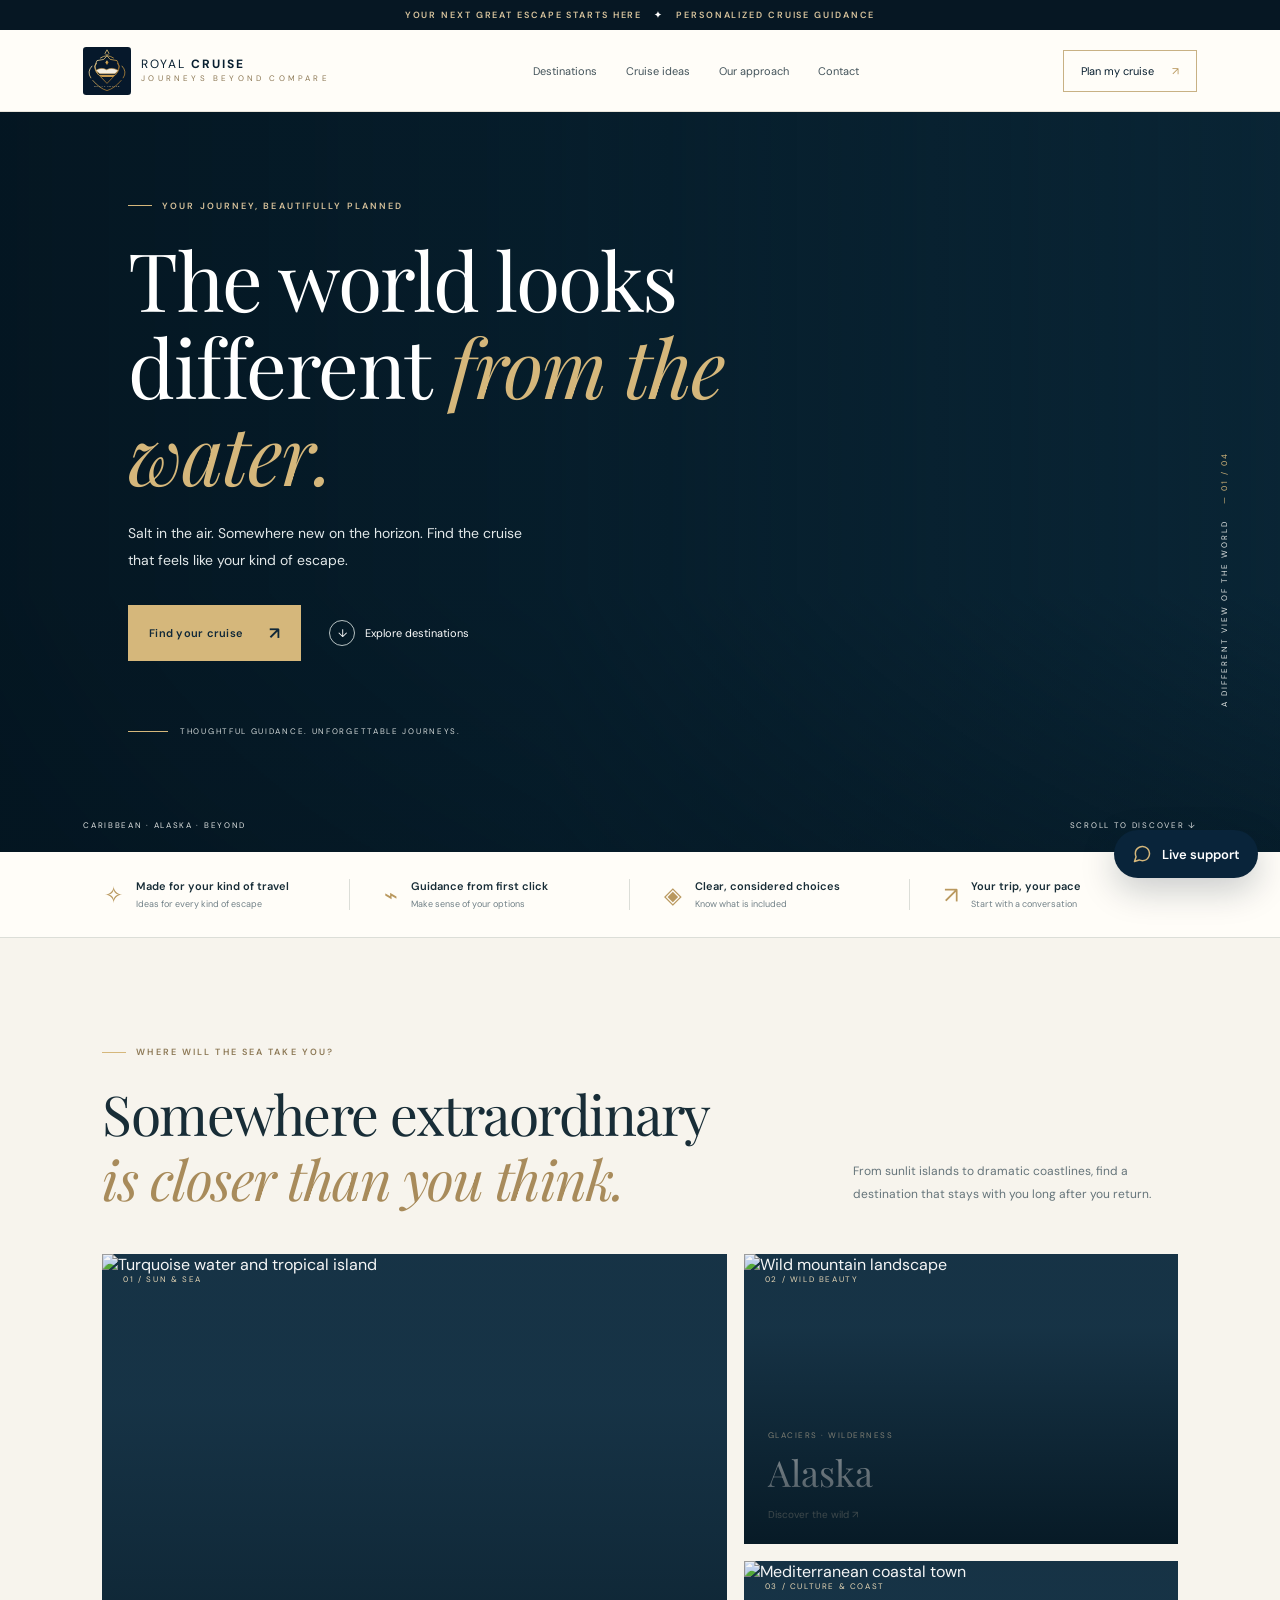
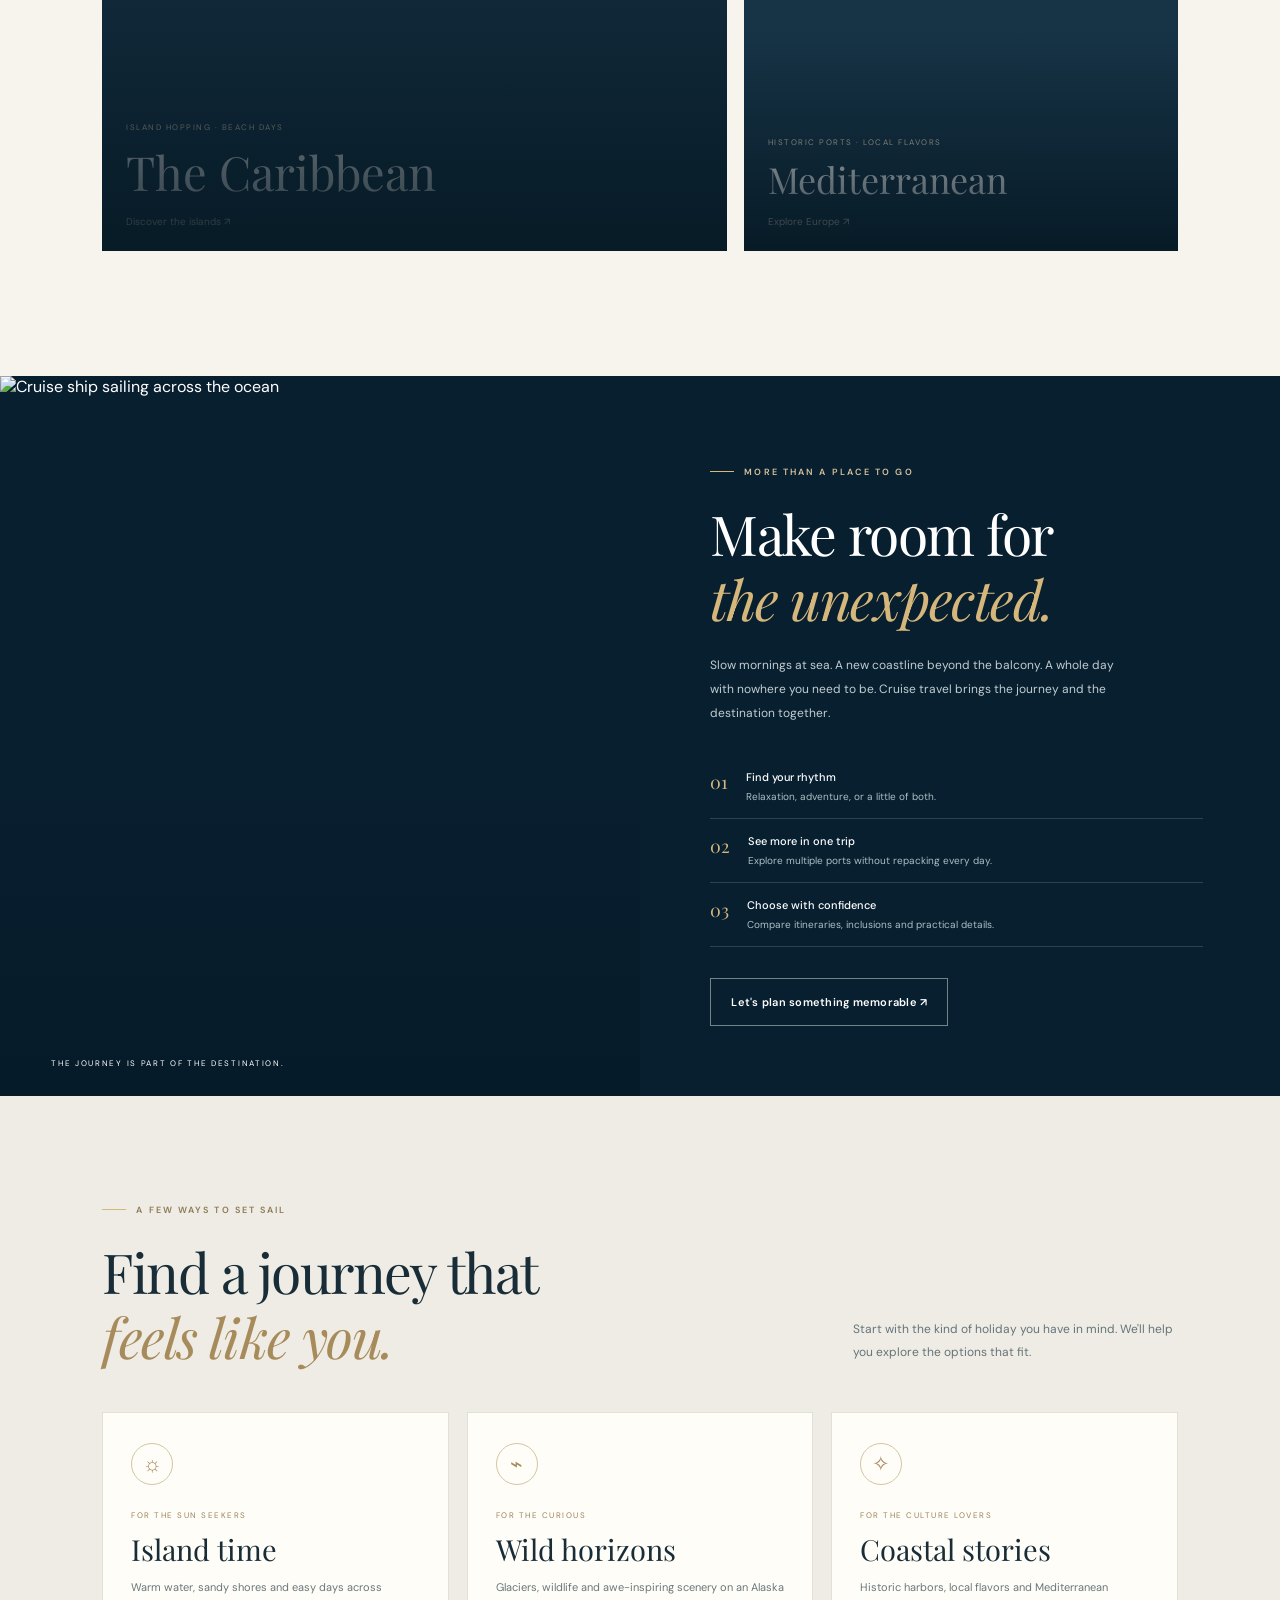
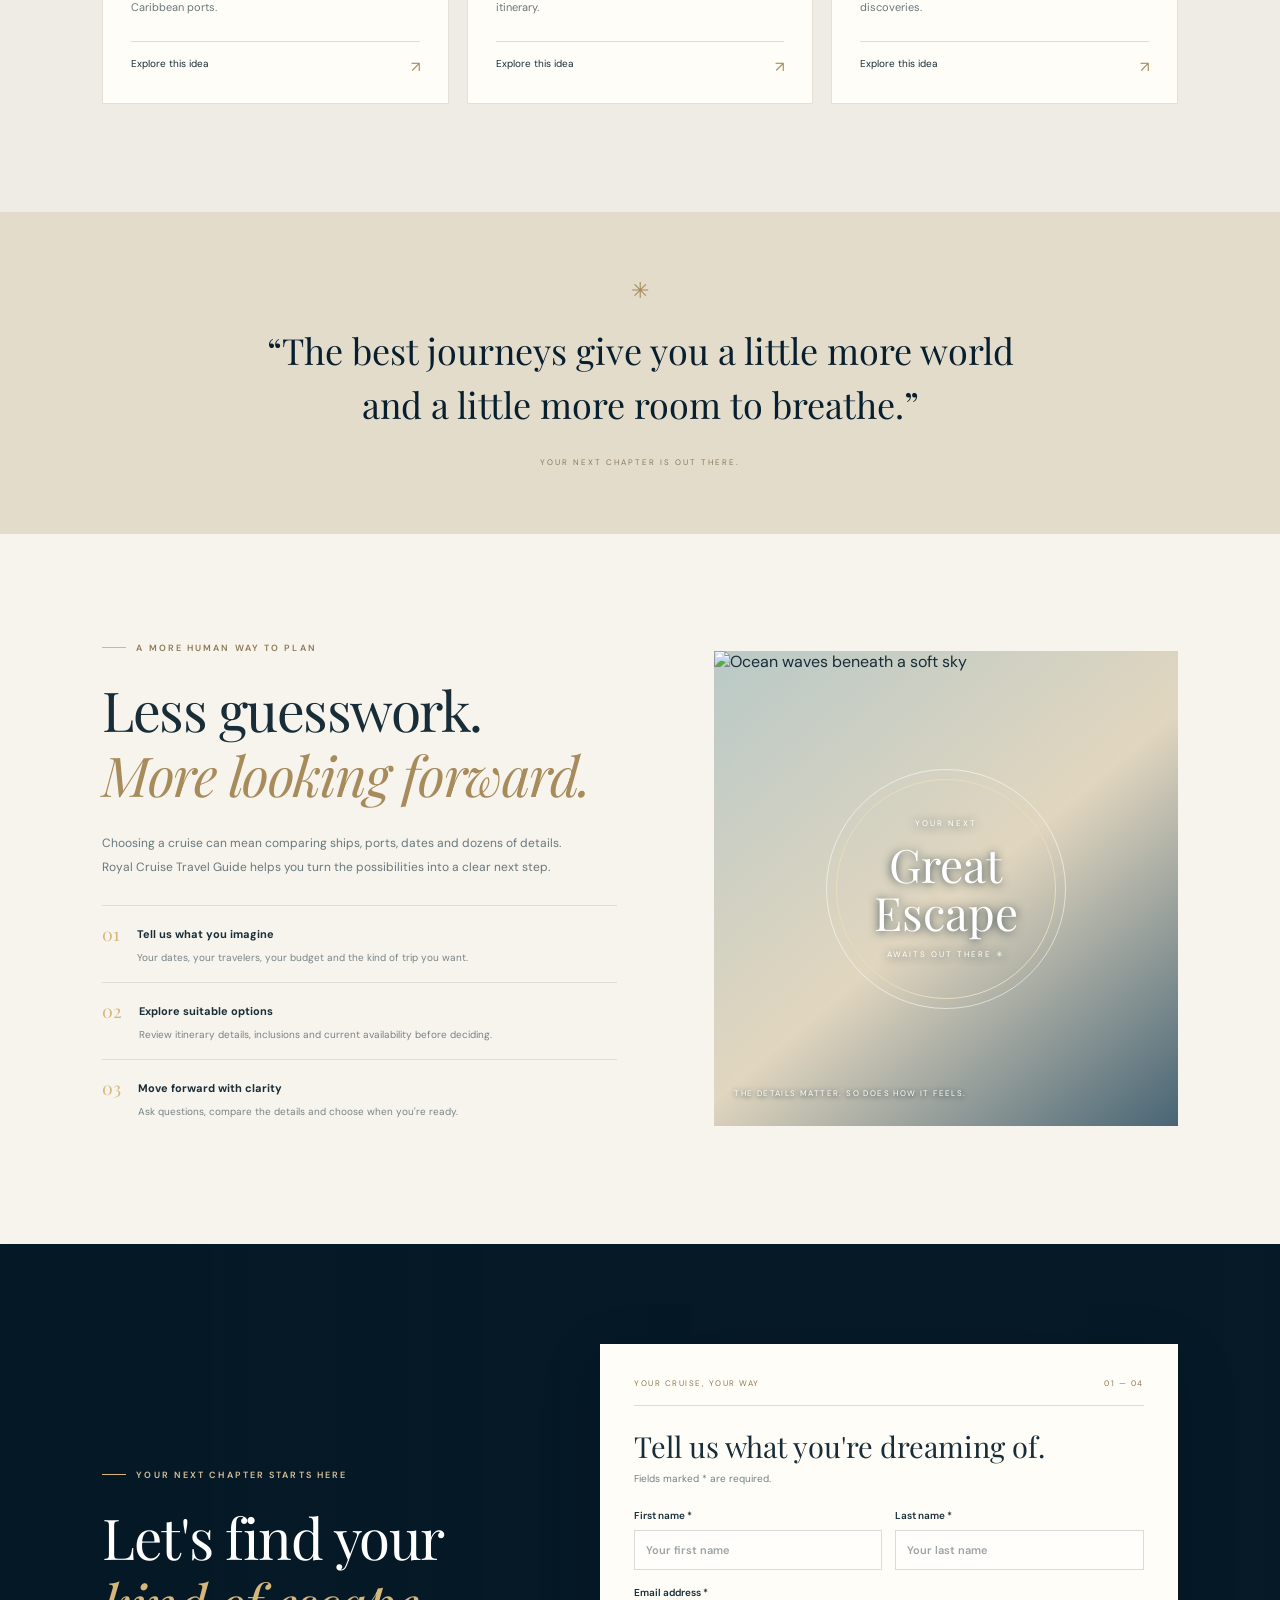
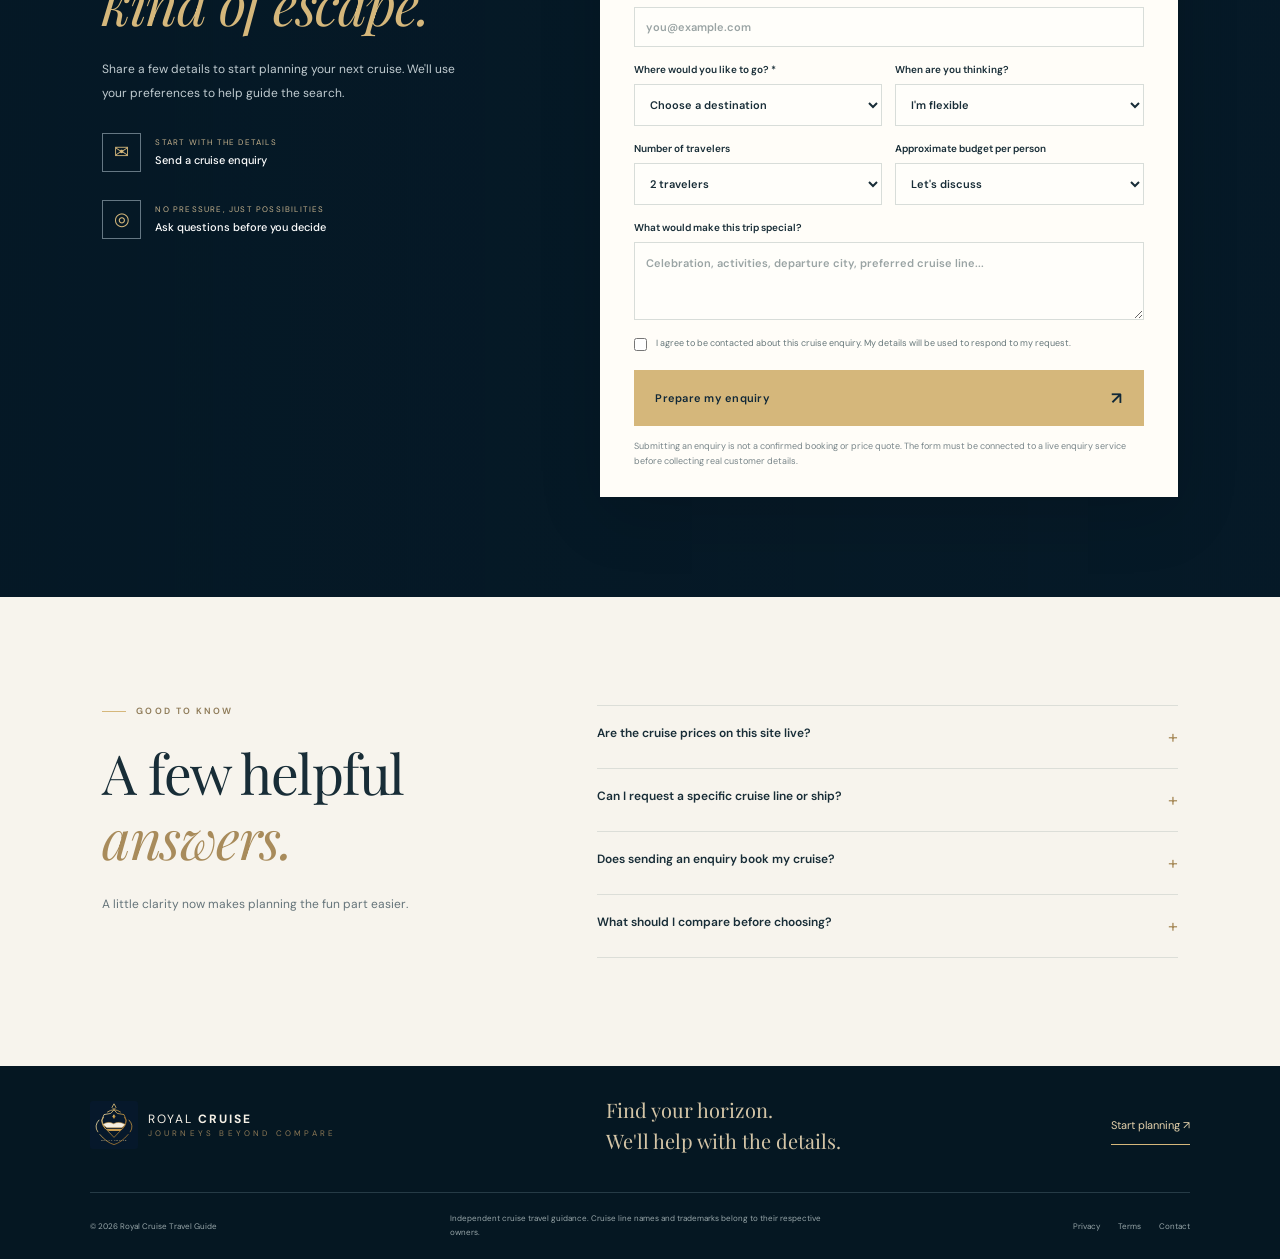
==== commit 230c555f: "Add floating support chat to index.html" ====
--- a/index.html
+++ b/index.html
@@ -2,9 +2,23 @@
 <html lang="en">
 <head>
 <meta charset="utf-8"><meta name="viewport" content="width=device-width,initial-scale=1">
-<title>Royal Cruise Travel Guide — Find Your Next Great Escape</title>
-<meta name="description" content="Explore cruise destinations, compare trip ideas, and start planning a Caribbean, Alaska, Bahamas or Mediterranean cruise with Royal Cruise Travel Guide.">
-<meta name="theme-color" content="#071d2c"><meta property="og:title" content="Royal Cruise Travel Guide"><meta property="og:description" content="The world looks different from the water. Find your next great escape."><meta property="og:type" content="website">
+<title>Royal Cruise Travel Guide | Discover Your Next Cruise</title>
+<meta name="description" content="Explore unforgettable cruise destinations with Royal Cruise Travel Guide. Compare Caribbean, Alaska, Bahamas and Mediterranean cruise ideas, discover onboard experiences, and enquire about planning your next voyage with confidence.">
+<meta name="application-name" content="Royal Cruise Travel Guide">
+<meta name="theme-color" content="#071d2c">
+<meta name="robots" content="index,follow">
+<link rel="icon" type="image/svg+xml" href="./assets/royal-cruise-logo.svg">
+<link rel="shortcut icon" href="./assets/royal-cruise-logo.svg" type="image/svg+xml">
+<link rel="apple-touch-icon" href="./assets/royal-cruise-logo.svg">
+<meta property="og:type" content="website">
+<meta property="og:site_name" content="Royal Cruise Travel Guide">
+<meta property="og:title" content="Royal Cruise Travel Guide | Discover Your Next Cruise">
+<meta property="og:description" content="Discover cruise destinations, compare vacation ideas, and start planning your next voyage with confidence.">
+<meta property="og:image" content="./assets/royal-cruise-logo.svg">
+<meta name="twitter:card" content="summary">
+<meta name="twitter:title" content="Royal Cruise Travel Guide | Discover Your Next Cruise">
+<meta name="twitter:description" content="Explore cruise destinations and enquire about planning your next voyage.">
+<meta name="twitter:image" content="./assets/royal-cruise-logo.svg">
 <link rel="preconnect" href="https://images.unsplash.com"><link rel="preconnect" href="https://fonts.googleapis.com"><link rel="preconnect" href="https://fonts.gstatic.com" crossorigin>
 <link href="https://fonts.googleapis.com/css2?family=DM+Sans:wght@400;500;600;700&family=Playfair+Display:ital,wght@0,400;0,500;0,600;1,400;1,500&display=swap" rel="stylesheet">
 <link rel="stylesheet" href="./styles.css"><link rel="stylesheet" href="./pages.css">
@@ -29,5 +43,5 @@
 <section class="section faq"><div class="section-head reveal"><div><p class="eyebrow dark"><span></span> GOOD TO KNOW</p><h2>A few helpful<br><em>answers.</em></h2></div><p class="section-intro">A little clarity now makes planning the fun part easier.</p></div><div class="faq-list"><details><summary>Are the cruise prices on this site live? <span>+</span></summary><p>This guide does not display unverified live fares. Cruise prices vary by sailing date, cabin category, taxes, fees and availability. Confirm current, itemized pricing with a reliable supplier before making a decision.</p></details><details><summary>Can I request a specific cruise line or ship? <span>+</span></summary><p>Yes. Include your preferred cruise line or ship in your enquiry notes, along with your departure city and approximate dates. Recommendations depend on actual sailing options.</p></details><details><summary>Does sending an enquiry book my cruise? <span>+</span></summary><p>No. The form starts a conversation only. A booking is confirmed only through the applicable official reservation process and subject to supplier terms.</p></details><details><summary>What should I compare before choosing? <span>+</span></summary><p>Review the itinerary, cabin category, port locations, departure-port travel, included meals and drinks, gratuities, taxes, cancellation rules, accessibility and travel documents.</p></details></div></section>
 </main>
 <footer class="footer"><div class="footer-main"><a class="brand brand-footer" href="./index.html"><img class="brand-logo" src="./assets/royal-cruise-logo.svg" alt=""><span class="brand-name">ROYAL <b>CRUISE</b><small>JOURNEYS BEYOND COMPARE</small></span></a><p>Find your horizon.<br>We'll help with the details.</p><a class="footer-cta" href="#plan">Start planning ↗</a></div><div class="footer-bottom"><span>© <span id="year"></span> Royal Cruise Travel Guide</span><span>Independent cruise travel guidance. Cruise line names and trademarks belong to their respective owners.</span><div><a href="./privacy.html">Privacy</a><a href="./terms.html">Terms</a><a href="./contact.html">Contact</a></div></div></footer>
-<script src="./app.js" defer></script>
-</body></html>+<script src="./app.js" defer></script><script src="./pages.js" defer></script>
+<script src="./support-chat.js" defer></script></body></html>
--- a/pages.css
+++ b/pages.css
@@ -1 +1 @@
-.brand-logo{width:48px;height:48px;object-fit:contain}.page-main{min-height:65vh}.page-hero{min-height:560px;height:min(68vh,720px);position:relative;display:flex;align-items:center;color:#fff;background:#071e2e;overflow:hidden}.page-hero:before{content:"";position:absolute;inset:0;background-image:linear-gradient(90deg,rgba(4,19,30,.9),rgba(5,25,39,.54) 52%,rgba(5,25,39,.16)),linear-gradient(0deg,rgba(4,19,30,.3),transparent 55%),var(--page-image);background-size:cover;background-position:center;transform:scale(1.03);animation:pageArrive 1.25s cubic-bezier(.2,.7,.2,1) both}.page-hero-content{position:relative;max-width:790px;margin-left:9%;padding:70px 24px 80px 0;animation:contentArrive .9s .12s both}.page-hero h1{font-size:clamp(50px,7vw,88px);line-height:1.05;margin:0 0 22px}.page-hero-content>p:not(.eyebrow){max-width:500px;color:#e0e7e7;font-size:14px;line-height:1.9;margin-bottom:30px}.page-section{padding:95px 8%;max-width:1500px;margin:auto}.page-heading{margin-bottom:42px}.page-heading h2,.contact-layout h2{font:clamp(38px,4.4vw,58px)/1.16 var(--serif);letter-spacing:-1px;margin:0}.page-heading h2 em,.contact-layout h2 em{color:#a88b5b}.page-destinations{display:grid;grid-template-columns:repeat(2,minmax(0,1fr));gap:22px}.page-destination{display:grid;grid-template-columns:46% 54%;background:#fffdf8;border:1px solid #e3e0d6;min-height:250px;overflow:hidden;transition:transform .35s,border-color .35s,box-shadow .35s}.page-destination:hover{transform:translateY(-5px);border-color:#c6ab78;box-shadow:0 18px 35px #0a20300c}.page-destination img{width:100%;height:100%;min-height:250px;object-fit:cover;transition:transform .7s}.page-destination:hover img{transform:scale(1.04)}.page-destination>div{padding:26px 22px;align-self:center}.page-destination small,.idea-grid article>span{font-size:8px;letter-spacing:1.6px;color:#9a8054}.page-destination h3,.idea-grid h3,.process-list h3{font:29px var(--serif);font-weight:400;margin:12px 0}.page-destination p,.idea-grid p,.process-list p{font-size:11px;line-height:1.8;color:#68777b}.page-destination b,.idea-grid a{display:inline-block;margin-top:12px;font-size:10px;font-weight:600;color:#8d7044}.availability-note{margin-top:28px;padding:17px 19px;background:#eeece4;color:#68777b;font-size:10px;line-height:1.8}.idea-grid{display:grid;grid-template-columns:repeat(3,1fr);gap:18px}.idea-grid article{padding:31px 28px;background:#fffdf8;border:1px solid #e4e0d5;min-height:230px;transition:transform .3s,border-color .3s}.idea-grid article:hover{transform:translateY(-4px);border-color:#c6ab78}.idea-grid h3{font-size:30px}.idea-grid p{min-height:55px}.process-section{max-width:1000px}.process-list{border-top:1px solid #dcded8}.process-list article{display:grid;grid-template-columns:75px 1fr;gap:20px;padding:28px 0;border-bottom:1px solid #dcded8}.process-list article>span{font:28px var(--serif);color:#a88b5b}.process-list h3{margin:0 0 8px}.process-list p{max-width:650px;margin:0}.planning-promise{display:flex;gap:18px;margin-top:36px;padding:24px;background:#eeece4}.planning-promise>span{font-size:24px;color:#a88b5b}.planning-promise h3{font:24px var(--serif);margin:0 0 7px}.planning-promise p{font-size:11px;line-height:1.8;color:#68777b;margin:0}.page-cta{padding:76px 20px;text-align:center;background:#081f30;color:#fff}.page-cta h2{font:clamp(36px,5vw,56px)/1.2 var(--serif);margin:0 0 26px}.page-cta h2 em{color:var(--gold)}.page-cta .eyebrow{justify-content:center}.contact-hero{min-height:430px;height:450px}.contact-layout{display:grid;grid-template-columns:.75fr 1.25fr;gap:9%;align-items:start}.contact-explainer{font-size:12px;line-height:2;color:#68777b;margin-top:22px}.contact-points{margin-top:30px}.contact-points p{padding:15px 0;border-top:1px solid #dcded8;display:grid;gap:6px}.contact-points b{font-size:11px}.contact-points span{font-size:10px;line-height:1.7;color:#68777b}.contact-layout .enquiry-form{box-shadow:0 20px 55px #071d2c10}.footer{padding-top:28px}.footer-bottom{flex-wrap:wrap}@keyframes pageArrive{from{transform:scale(1.09);filter:brightness(.7)}to{transform:scale(1.03);filter:brightness(1)}}@keyframes contentArrive{from{opacity:0;transform:translateY(20px)}to{opacity:1;transform:translateY(0)}}@media(max-width:800px){.page-section{padding:70px 6%}.page-hero-content{margin-left:6%;padding-right:7%}.page-destinations{grid-template-columns:1fr}.idea-grid{grid-template-columns:repeat(2,1fr)}.contact-layout{grid-template-columns:1fr;gap:35px}}@media(max-width:520px){.page-hero{min-height:520px;height:75svh}.page-hero h1{font-size:clamp(45px,12vw,65px)}.page-hero-content>p:not(.eyebrow){font-size:12px}.page-destination{grid-template-columns:1fr}.page-destination img{height:210px;min-height:0}.page-destination>div{padding:22px}.idea-grid{grid-template-columns:1fr}.idea-grid article{min-height:0}.idea-grid p{min-height:0}.process-list article{grid-template-columns:45px 1fr;gap:12px}.contact-hero{min-height:480px}.brand-logo{width:39px;height:39px}}@media(prefers-reduced-motion:reduce){.page-hero:before,.page-hero-content{animation:none}}+body{opacity:1;transition:opacity .18s ease}body.page-leaving{opacity:0}.brand-logo{display:block}.brand-logo{width:48px;height:48px;object-fit:contain}.page-main{min-height:65vh}.page-hero{min-height:560px;height:min(68vh,720px);position:relative;display:flex;align-items:center;color:#fff;background:#071e2e;overflow:hidden}.page-hero:before{content:"";position:absolute;inset:0;background-image:linear-gradient(90deg,rgba(4,19,30,.9),rgba(5,25,39,.54) 52%,rgba(5,25,39,.16)),linear-gradient(0deg,rgba(4,19,30,.3),transparent 55%),var(--page-image);background-size:cover;background-position:center;transform:scale(1.03);animation:pageArrive 1.25s cubic-bezier(.2,.7,.2,1) both}.page-hero-content{position:relative;max-width:790px;margin-left:9%;padding:70px 24px 80px 0;animation:contentArrive .9s .12s both}.page-hero h1{font-size:clamp(50px,7vw,88px);line-height:1.05;margin:0 0 22px}.page-hero-content>p:not(.eyebrow){max-width:500px;color:#e0e7e7;font-size:14px;line-height:1.9;margin-bottom:30px}.page-section{padding:95px 8%;max-width:1500px;margin:auto}.page-heading{margin-bottom:42px}.page-heading h2,.contact-layout h2{font:clamp(38px,4.4vw,58px)/1.16 var(--serif);letter-spacing:-1px;margin:0}.page-heading h2 em,.contact-layout h2 em{color:#a88b5b}.page-destinations{display:grid;grid-template-columns:repeat(2,minmax(0,1fr));gap:22px}.page-destination{display:grid;grid-template-columns:46% 54%;background:#fffdf8;border:1px solid #e3e0d6;min-height:250px;overflow:hidden;transition:transform .35s,border-color .35s,box-shadow .35s}.page-destination:hover{transform:translateY(-5px);border-color:#c6ab78;box-shadow:0 18px 35px #0a20300c}.page-destination img{width:100%;height:100%;min-height:250px;object-fit:cover;transition:transform .7s}.page-destination:hover img{transform:scale(1.04)}.page-destination>div{padding:26px 22px;align-self:center}.page-destination small,.idea-grid article>span{font-size:8px;letter-spacing:1.6px;color:#9a8054}.page-destination h3,.idea-grid h3,.process-list h3{font:29px var(--serif);font-weight:400;margin:12px 0}.page-destination p,.idea-grid p,.process-list p{font-size:11px;line-height:1.8;color:#68777b}.page-destination b,.idea-grid a{display:inline-block;margin-top:12px;font-size:10px;font-weight:600;color:#8d7044}.availability-note{margin-top:28px;padding:17px 19px;background:#eeece4;color:#68777b;font-size:10px;line-height:1.8}.idea-grid{display:grid;grid-template-columns:repeat(3,1fr);gap:18px}.idea-grid article{padding:31px 28px;background:#fffdf8;border:1px solid #e4e0d5;min-height:230px;transition:transform .3s,border-color .3s}.idea-grid article:hover{transform:translateY(-4px);border-color:#c6ab78}.idea-grid h3{font-size:30px}.idea-grid p{min-height:55px}.process-section{max-width:1000px}.process-list{border-top:1px solid #dcded8}.process-list article{display:grid;grid-template-columns:75px 1fr;gap:20px;padding:28px 0;border-bottom:1px solid #dcded8}.process-list article>span{font:28px var(--serif);color:#a88b5b}.process-list h3{margin:0 0 8px}.process-list p{max-width:650px;margin:0}.planning-promise{display:flex;gap:18px;margin-top:36px;padding:24px;background:#eeece4}.planning-promise>span{font-size:24px;color:#a88b5b}.planning-promise h3{font:24px var(--serif);margin:0 0 7px}.planning-promise p{font-size:11px;line-height:1.8;color:#68777b;margin:0}.page-cta{padding:76px 20px;text-align:center;background:#081f30;color:#fff}.page-cta h2{font:clamp(36px,5vw,56px)/1.2 var(--serif);margin:0 0 26px}.page-cta h2 em{color:var(--gold)}.page-cta .eyebrow{justify-content:center}.contact-hero{min-height:430px;height:450px}.contact-layout{display:grid;grid-template-columns:.75fr 1.25fr;gap:9%;align-items:start}.contact-explainer{font-size:12px;line-height:2;color:#68777b;margin-top:22px}.contact-points{margin-top:30px}.contact-points p{padding:15px 0;border-top:1px solid #dcded8;display:grid;gap:6px}.contact-points b{font-size:11px}.contact-points span{font-size:10px;line-height:1.7;color:#68777b}.contact-layout .enquiry-form{box-shadow:0 20px 55px #071d2c10}.footer{padding-top:28px}.footer-bottom{flex-wrap:wrap}@keyframes pageArrive{from{transform:scale(1.09);filter:brightness(.7)}to{transform:scale(1.03);filter:brightness(1)}}@keyframes contentArrive{from{opacity:0;transform:translateY(20px)}to{opacity:1;transform:translateY(0)}}@media(max-width:800px){.page-section{padding:70px 6%}.page-hero-content{margin-left:6%;padding-right:7%}.page-destinations{grid-template-columns:1fr}.idea-grid{grid-template-columns:repeat(2,1fr)}.contact-layout{grid-template-columns:1fr;gap:35px}}@media(max-width:520px){.page-hero{min-height:520px;height:75svh}.page-hero h1{font-size:clamp(45px,12vw,65px)}.page-hero-content>p:not(.eyebrow){font-size:12px}.page-destination{grid-template-columns:1fr}.page-destination img{height:210px;min-height:0}.page-destination>div{padding:22px}.idea-grid{grid-template-columns:1fr}.idea-grid article{min-height:0}.idea-grid p{min-height:0}.process-list article{grid-template-columns:45px 1fr;gap:12px}.contact-hero{min-height:480px}.brand-logo{width:39px;height:39px}}@media(prefers-reduced-motion:reduce){.page-hero:before,.page-hero-content{animation:none}}
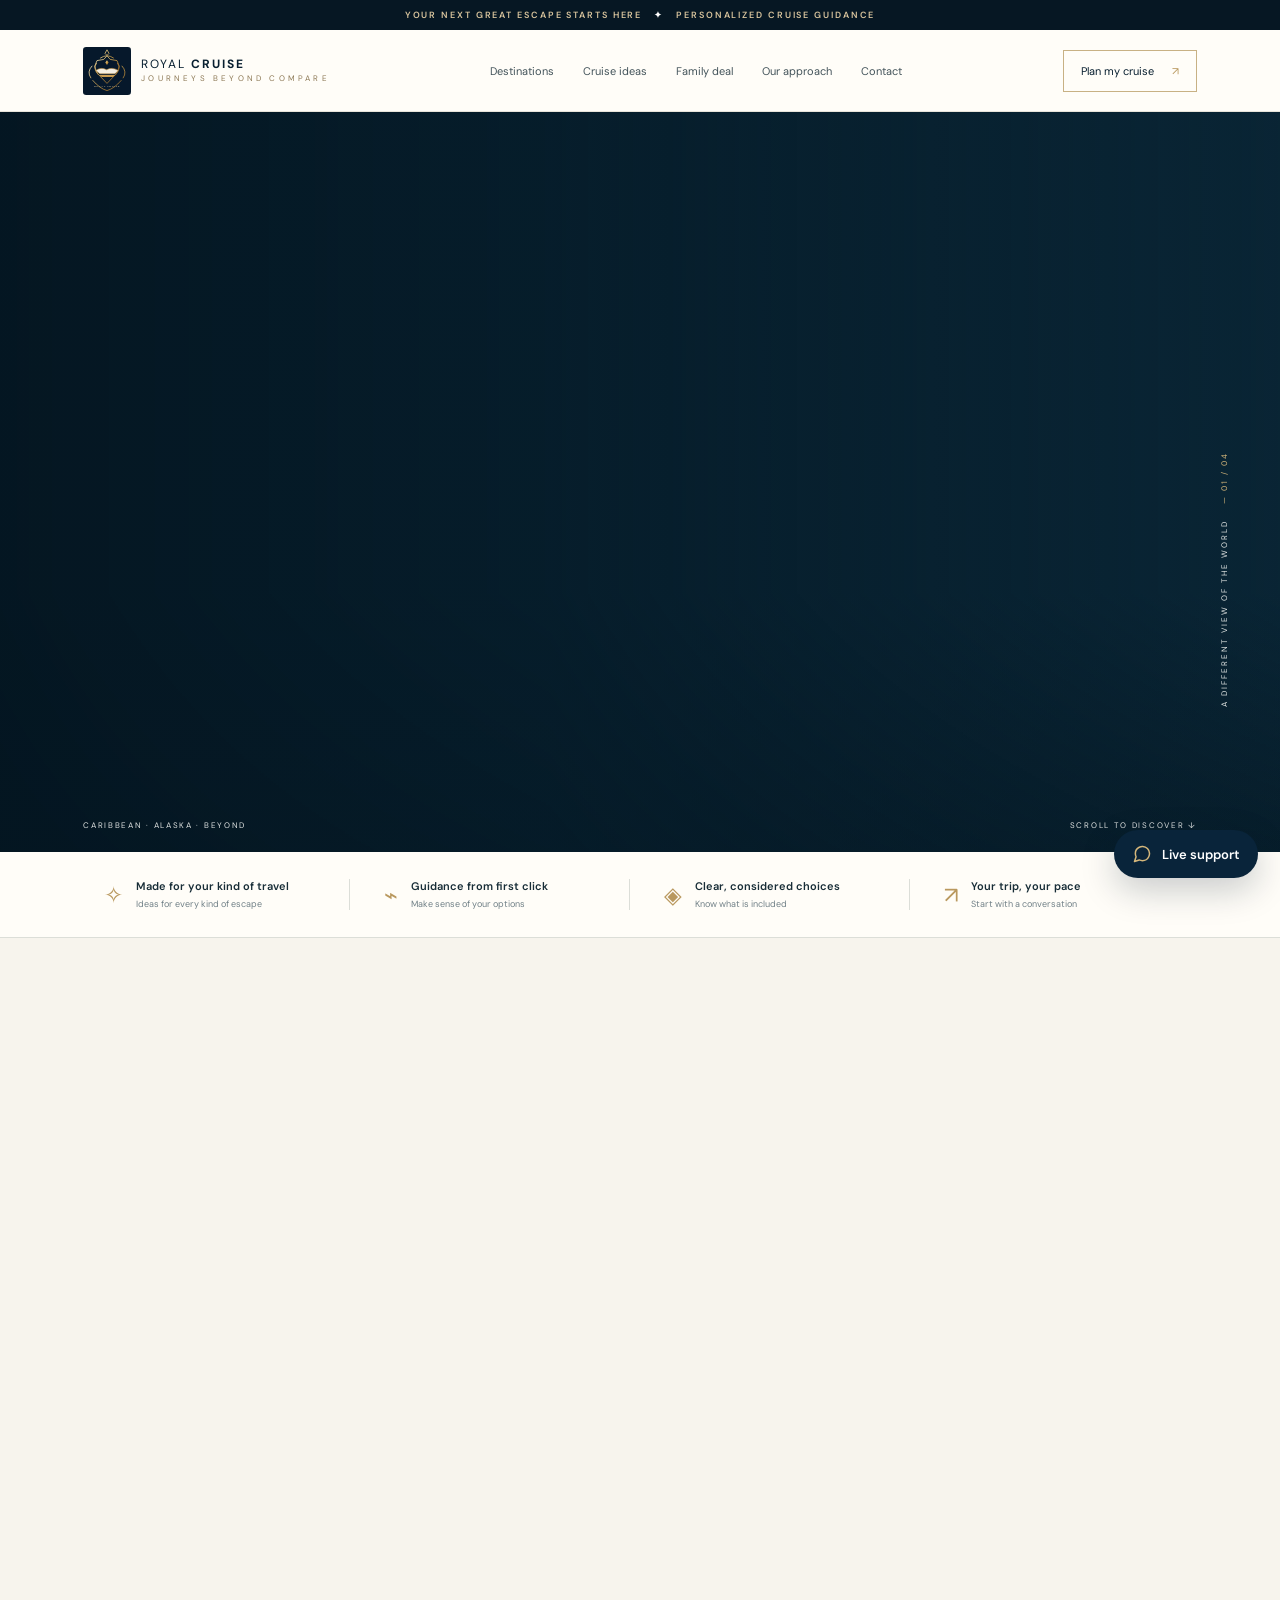
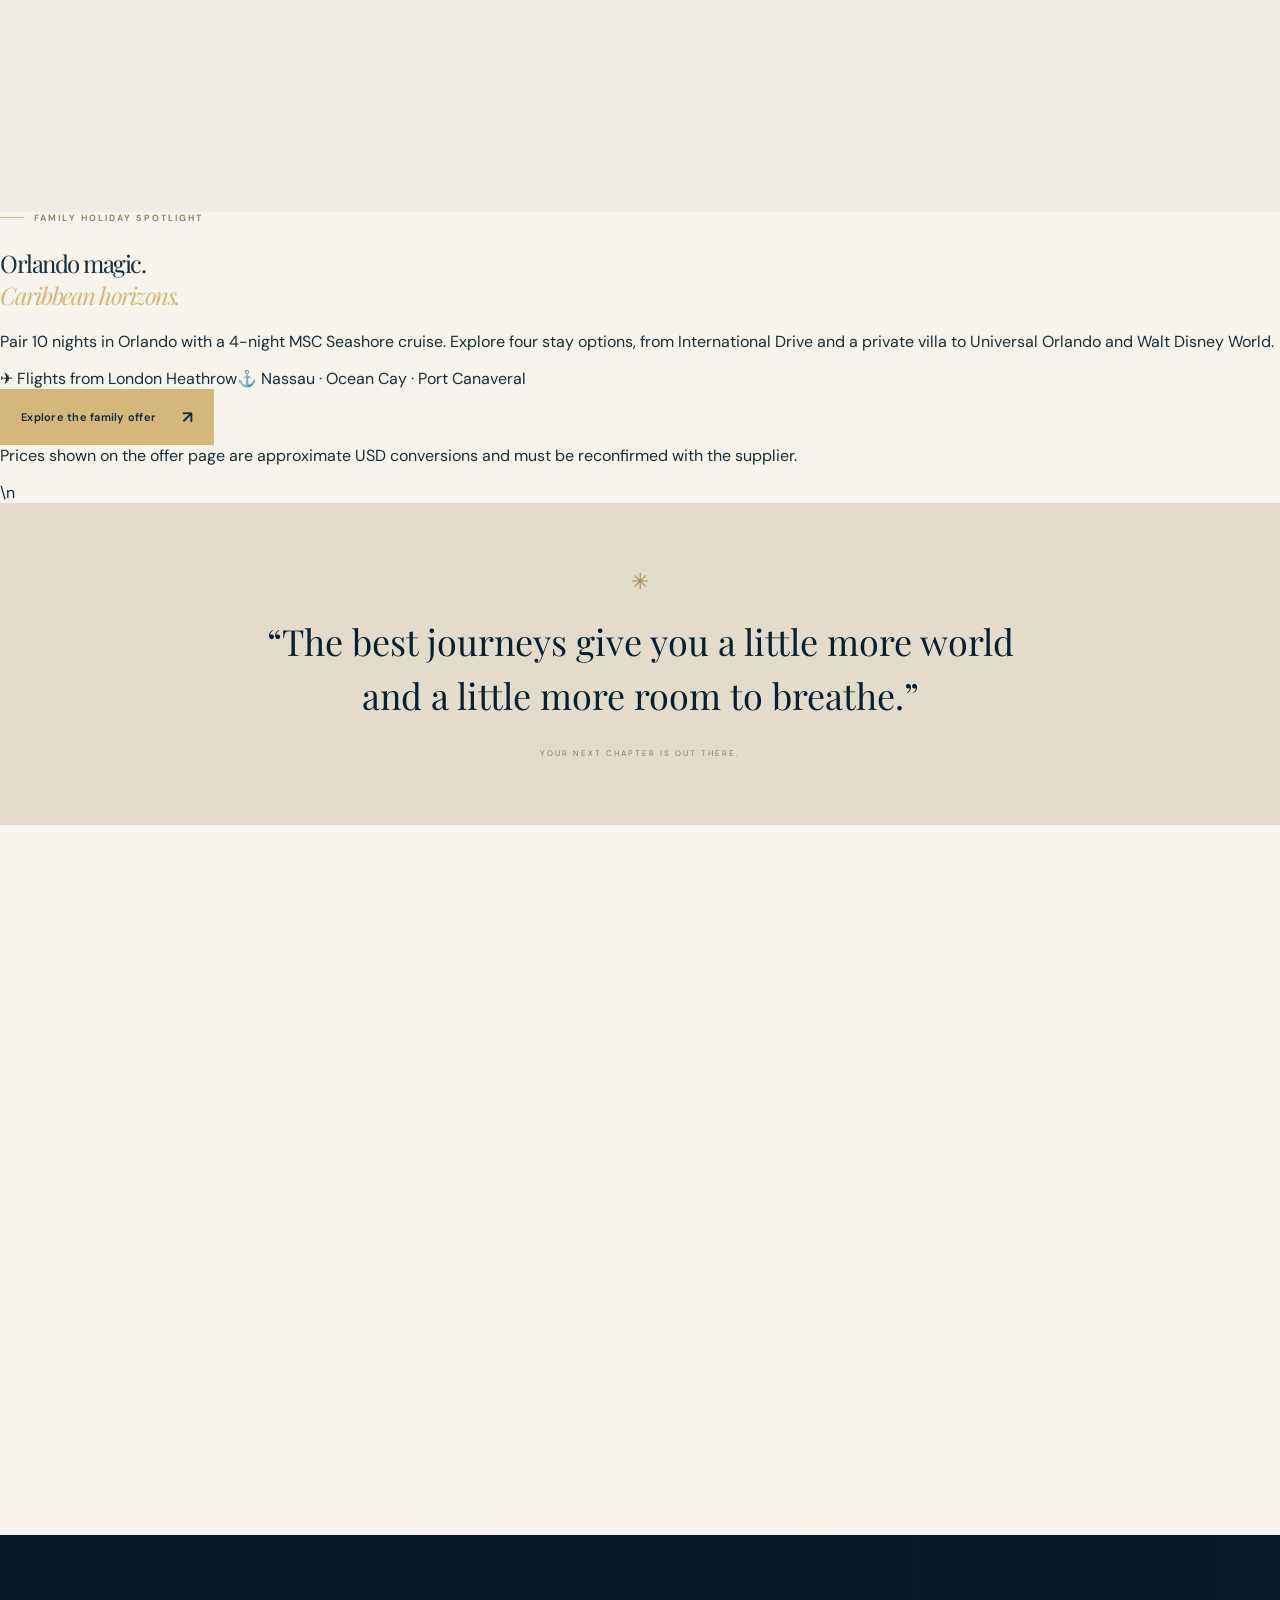
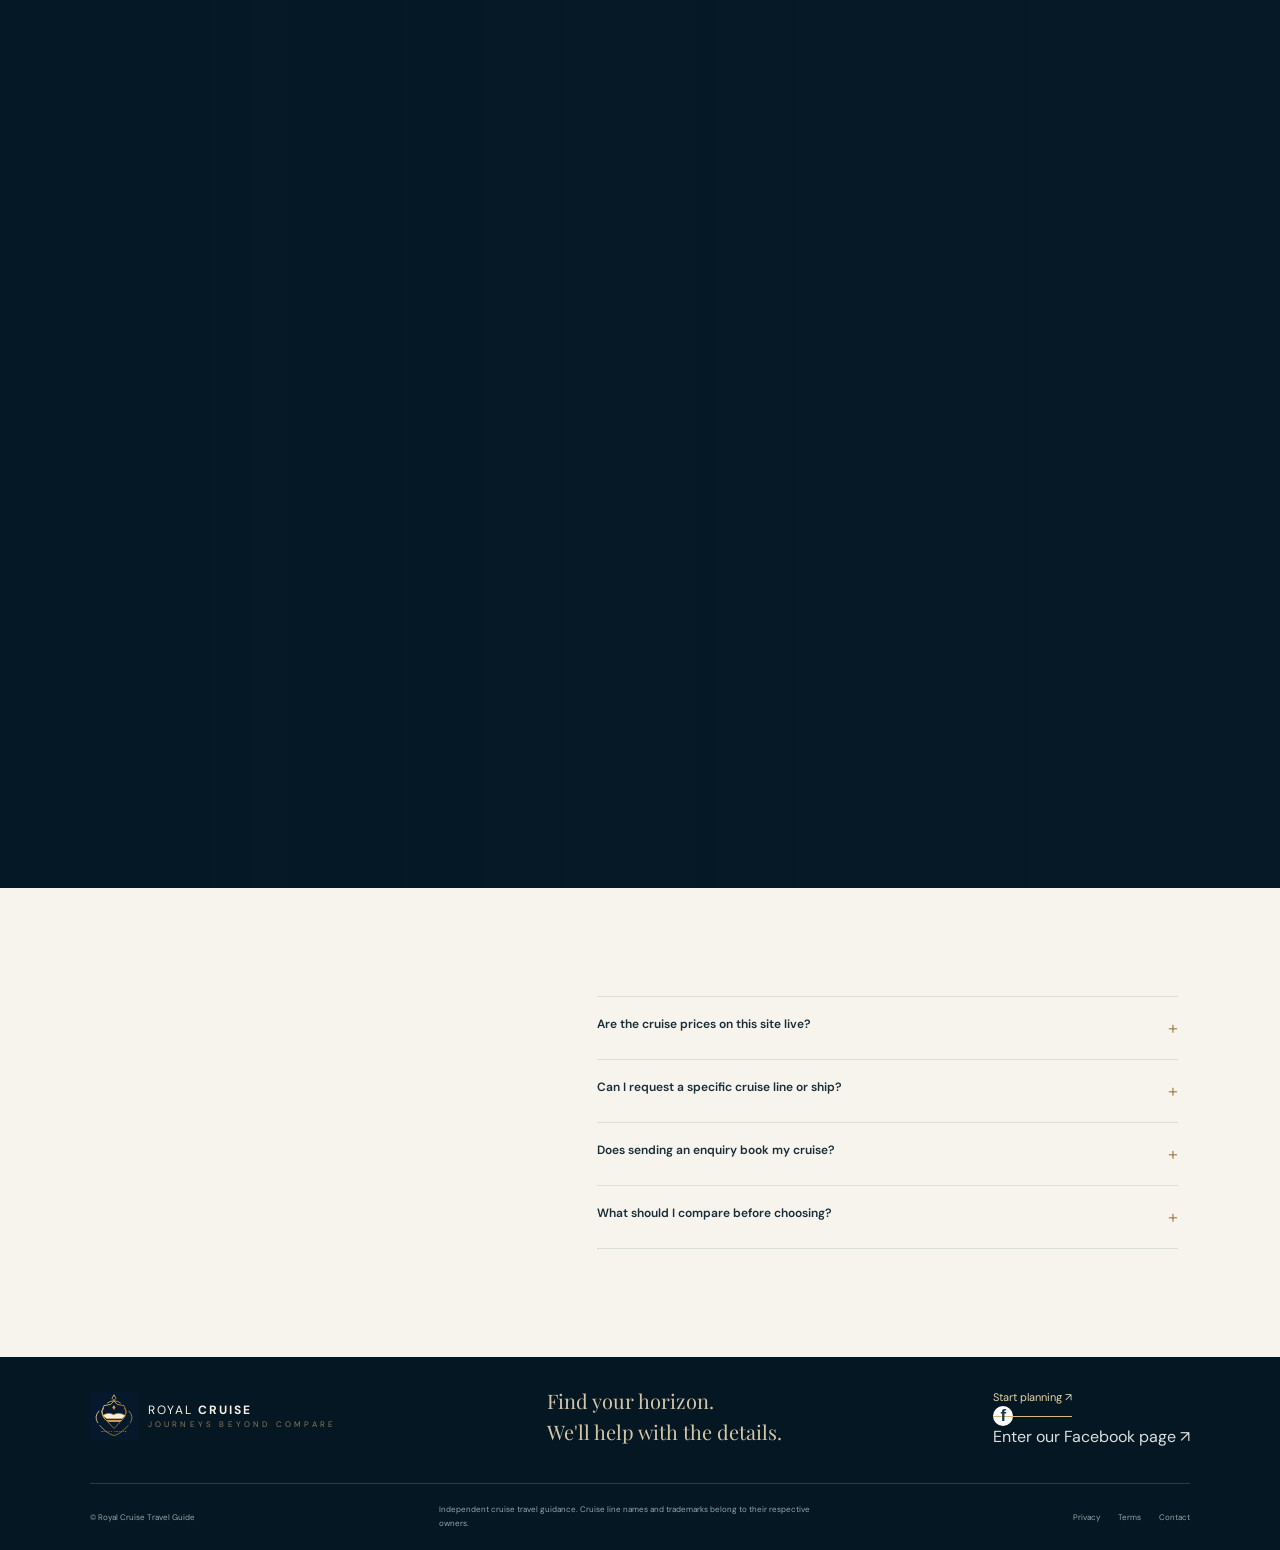
==== commit 2e986f4e: "Feature Orlando and Caribbean family cruise offer on homepage" ====
--- a/index.html
+++ b/index.html
@@ -21,11 +21,11 @@
 <meta name="twitter:image" content="./assets/royal-cruise-logo.svg">
 <link rel="preconnect" href="https://images.unsplash.com"><link rel="preconnect" href="https://fonts.googleapis.com"><link rel="preconnect" href="https://fonts.gstatic.com" crossorigin>
 <link href="https://fonts.googleapis.com/css2?family=DM+Sans:wght@400;500;600;700&family=Playfair+Display:ital,wght@0,400;0,500;0,600;1,400;1,500&display=swap" rel="stylesheet">
-<link rel="stylesheet" href="./styles.css"><link rel="stylesheet" href="./pages.css">
+<link rel="stylesheet" href="./styles.css"><link rel="stylesheet" href="./pages.css"><link rel="stylesheet" href="./family-deal.css">
 </head>
 <body>
 <div class="announcement">YOUR NEXT GREAT ESCAPE STARTS HERE <span>✦</span> PERSONALIZED CRUISE GUIDANCE</div>
-<header class="header"><a class="brand" href="./index.html" aria-label="Royal Cruise home"><img class="brand-logo" src="./assets/royal-cruise-logo.svg" alt=""><span class="brand-name">ROYAL <b>CRUISE</b><small>JOURNEYS BEYOND COMPARE</small></span></a><button class="menu-toggle" aria-label="Open navigation" aria-expanded="false">☰</button><nav class="nav"><a href="./destinations.html">Destinations</a><a href="./cruise-ideas.html">Cruise ideas</a><a href="./planning.html">Our approach</a><a href="./contact.html">Contact</a></nav><a class="nav-cta" href="./contact.html">Plan my cruise <span>↗</span></a></header>
+<header class="header"><a class="brand" href="./index.html" aria-label="Royal Cruise home"><img class="brand-logo" src="./assets/royal-cruise-logo.svg" alt=""><span class="brand-name">ROYAL <b>CRUISE</b><small>JOURNEYS BEYOND COMPARE</small></span></a><button class="menu-toggle" aria-label="Open navigation" aria-expanded="false">☰</button><nav class="nav"><a href="./destinations.html">Destinations</a><a href="./cruise-ideas.html">Cruise ideas</a><a href="./family-cruise-deal.html">Family deal</a><a href="./planning.html">Our approach</a><a href="./contact.html">Contact</a></nav><a class="nav-cta" href="./contact.html">Plan my cruise <span>↗</span></a></header>
 <main id="home">
 <section class="hero"><div class="hero-photo"></div><div class="hero-shade"></div><div class="hero-content reveal"><p class="eyebrow"><span></span> YOUR JOURNEY, BEAUTIFULLY PLANNED</p><h1>The world looks<br>different <em>from the water.</em></h1><p class="hero-copy">Salt in the air. Somewhere new on the horizon. Find the cruise that feels like your kind of escape.</p><div class="hero-actions"><a class="button button-gold" href="#plan">Find your cruise <span>↗</span></a><a class="text-link" href="#destinations"><span class="play">↓</span> Explore destinations</a></div><div class="hero-note"><span class="note-line"></span><span>THOUGHTFUL GUIDANCE. UNFORGETTABLE JOURNEYS.</span></div></div><div class="hero-side">A DIFFERENT VIEW OF THE WORLD <span>— 01 / 04</span></div><div class="hero-bottom"><span>CARIBBEAN · ALASKA · BEYOND</span><span>SCROLL TO DISCOVER ↓</span></div></section>
 <section class="trust-strip"><div><span class="trust-icon">✧</span><p><b>Made for your kind of travel</b><small>Ideas for every kind of escape</small></p></div><div><span class="trust-icon">⌁</span><p><b>Guidance from first click</b><small>Make sense of your options</small></p></div><div><span class="trust-icon">◈</span><p><b>Clear, considered choices</b><small>Know what is included</small></p></div><div><span class="trust-icon">↗</span><p><b>Your trip, your pace</b><small>Start with a conversation</small></p></div></section>
@@ -36,12 +36,12 @@
 <a class="destination-card reveal" href="#plan" data-destination="Bahamas"><img loading="lazy" src="https://images.unsplash.com/photo-1544551763-46a013bb70d5?auto=format&fit=crop&w=1000&q=85" alt="Clear tropical ocean"><span class="card-number">04 / EASY ESCAPE</span><span class="destination-info"><small>QUICK GETAWAYS · BLUE WATER</small><strong>The Bahamas</strong><span class="discover">Find your island ↗</span></span></a></div></section>
 <section class="experience" id="experience"><div class="experience-image reveal"><img loading="lazy" src="https://images.unsplash.com/photo-1548574505-5e239809ee19?auto=format&fit=crop&w=1500&q=85" alt="Cruise ship sailing across the ocean"><span class="image-caption">THE JOURNEY IS PART OF THE DESTINATION.</span></div><div class="experience-copy reveal"><p class="eyebrow"><span></span> MORE THAN A PLACE TO GO</p><h2>Make room for<br><em>the unexpected.</em></h2><p>Slow mornings at sea. A new coastline beyond the balcony. A whole day with nowhere you need to be. Cruise travel brings the journey and the destination together.</p><div class="experience-points"><div><span>01</span><p><b>Find your rhythm</b><small>Relaxation, adventure, or a little of both.</small></p></div><div><span>02</span><p><b>See more in one trip</b><small>Explore multiple ports without repacking every day.</small></p></div><div><span>03</span><p><b>Choose with confidence</b><small>Compare itineraries, inclusions and practical details.</small></p></div></div><a class="button button-outline" href="#plan">Let's plan something memorable ↗</a></div></section>
 <section class="section journeys" id="journeys"><div class="section-head reveal"><div><p class="eyebrow dark"><span></span> A FEW WAYS TO SET SAIL</p><h2>Find a journey that<br><em>feels like you.</em></h2></div><p class="section-intro">Start with the kind of holiday you have in mind. We'll help you explore the options that fit.</p></div><div class="journey-grid"><article class="journey-card reveal"><div class="journey-icon">☼</div><p class="journey-kicker">FOR THE SUN SEEKERS</p><h3>Island time</h3><p>Warm water, sandy shores and easy days across Caribbean ports.</p><a href="#plan" data-interest="Caribbean island getaway">Explore this idea <span>↗</span></a></article><article class="journey-card reveal"><div class="journey-icon">⌁</div><p class="journey-kicker">FOR THE CURIOUS</p><h3>Wild horizons</h3><p>Glaciers, wildlife and awe-inspiring scenery on an Alaska itinerary.</p><a href="#plan" data-interest="Alaska adventure">Explore this idea <span>↗</span></a></article><article class="journey-card reveal"><div class="journey-icon">✧</div><p class="journey-kicker">FOR THE CULTURE LOVERS</p><h3>Coastal stories</h3><p>Historic harbors, local flavors and Mediterranean discoveries.</p><a href="#plan" data-interest="Mediterranean culture cruise">Explore this idea <span>↗</span></a></article></div></section>
-<section class="quote-band"><span class="quote-star">✳</span><p>“The best journeys give you a little more world<br>and a little more room to breathe.”</p><small>YOUR NEXT CHAPTER IS OUT THERE.</small></section>
+<section class="family-promo"><div class="family-promo-image" role="img" aria-label="Cruise ship sailing on blue ocean"></div><div class="family-promo-copy"><p class="eyebrow dark"><span></span> FAMILY HOLIDAY SPOTLIGHT</p><h2>Orlando magic.<br><em>Caribbean horizons.</em></h2><p>Pair 10 nights in Orlando with a 4-night MSC Seashore cruise. Explore four stay options, from International Drive and a private villa to Universal Orlando and Walt Disney World.</p><div class="family-promo-meta"><span>✈ Flights from London Heathrow</span><span>⚓ Nassau · Ocean Cay · Port Canaveral</span></div><a class="button button-gold" href="./family-cruise-deal.html">Explore the family offer <span>↗</span></a><p class="family-promo-note">Prices shown on the offer page are approximate USD conversions and must be reconfirmed with the supplier.</p></div></section>\n<section class="quote-band"><span class="quote-star">✳</span><p>“The best journeys give you a little more world<br>and a little more room to breathe.”</p><small>YOUR NEXT CHAPTER IS OUT THERE.</small></section>
 <section class="section planning" id="planning"><div class="planning-copy reveal"><p class="eyebrow dark"><span></span> A MORE HUMAN WAY TO PLAN</p><h2>Less guesswork.<br><em>More looking forward.</em></h2><p>Choosing a cruise can mean comparing ships, ports, dates and dozens of details. Royal Cruise Travel Guide helps you turn the possibilities into a clear next step.</p><div class="planning-step"><span>01</span><div><b>Tell us what you imagine</b><p>Your dates, your travelers, your budget and the kind of trip you want.</p></div></div><div class="planning-step"><span>02</span><div><b>Explore suitable options</b><p>Review itinerary details, inclusions and current availability before deciding.</p></div></div><div class="planning-step"><span>03</span><div><b>Move forward with clarity</b><p>Ask questions, compare the details and choose when you're ready.</p></div></div></div><div class="planning-visual reveal"><img loading="lazy" src="https://images.unsplash.com/photo-1500375592092-40eb2168fd21?auto=format&fit=crop&w=1000&q=85" alt="Ocean waves beneath a soft sky"><div class="planning-stamp"><span>YOUR NEXT</span><b>Great<br>Escape</b><span>AWAITS OUT THERE ✳</span></div><p class="planning-visual-note">THE DETAILS MATTER. SO DOES HOW IT FEELS.</p></div></section>
 <section class="plan-section" id="plan"><div class="plan-bg"></div><div class="plan-inner"><div class="plan-copy reveal"><p class="eyebrow"><span></span> YOUR NEXT CHAPTER STARTS HERE</p><h2>Let's find your<br><em>kind of escape.</em></h2><p>Share a few details to start planning your next cruise. We'll use your preferences to help guide the search.</p><div class="contact-detail"><span>✉</span><div><small>START WITH THE DETAILS</small><b>Send a cruise enquiry</b></div></div><div class="contact-detail"><span>◎</span><div><small>NO PRESSURE, JUST POSSIBILITIES</small><b>Ask questions before you decide</b></div></div></div>
 <form class="enquiry-form reveal" id="enquiry-form"><div class="form-top"><span>YOUR CRUISE, YOUR WAY</span><span>01 — 04</span></div><h3>Tell us what you're dreaming of.</h3><p>Fields marked * are required.</p><div class="form-row"><label>First name *<input name="firstName" autocomplete="given-name" required maxlength="80" placeholder="Your first name"></label><label>Last name *<input name="lastName" autocomplete="family-name" required maxlength="80" placeholder="Your last name"></label></div><label>Email address *<input type="email" name="email" autocomplete="email" required maxlength="254" placeholder="you@example.com"></label><div class="form-row"><label>Where would you like to go? *<select name="destination" id="destination" required><option value="">Choose a destination</option><option>Caribbean</option><option>Bahamas</option><option>Alaska</option><option>Mediterranean / Europe</option><option>Mexico</option><option>Not sure yet</option></select></label><label>When are you thinking? <select name="timing"><option value="">I'm flexible</option><option>Within 3 months</option><option>3–6 months</option><option>6–12 months</option><option>More than a year away</option></select></label></div><div class="form-row"><label>Number of travelers<select name="travelers"><option>1 traveler</option><option selected>2 travelers</option><option>3–4 travelers</option><option>5–6 travelers</option><option>7+ travelers</option></select></label><label>Approximate budget per person<select name="budget"><option value="">Let's discuss</option><option>Under $1,000</option><option>$1,000–$2,000</option><option>$2,000–$4,000</option><option>$4,000+</option></select></label></div><label>What would make this trip special? <textarea name="notes" rows="3" maxlength="2000" placeholder="Celebration, activities, departure city, preferred cruise line..."></textarea></label><label class="consent"><input type="checkbox" name="consent" required><span>I agree to be contacted about this cruise enquiry. My details will be used to respond to my request.</span></label><button class="button button-gold submit-button" type="submit">Prepare my enquiry <span>↗</span></button><div class="form-message" role="status" aria-live="polite"></div><small class="form-privacy">Submitting an enquiry is not a confirmed booking or price quote. The form must be connected to a live enquiry service before collecting real customer details.</small></form></div></section>
 <section class="section faq"><div class="section-head reveal"><div><p class="eyebrow dark"><span></span> GOOD TO KNOW</p><h2>A few helpful<br><em>answers.</em></h2></div><p class="section-intro">A little clarity now makes planning the fun part easier.</p></div><div class="faq-list"><details><summary>Are the cruise prices on this site live? <span>+</span></summary><p>This guide does not display unverified live fares. Cruise prices vary by sailing date, cabin category, taxes, fees and availability. Confirm current, itemized pricing with a reliable supplier before making a decision.</p></details><details><summary>Can I request a specific cruise line or ship? <span>+</span></summary><p>Yes. Include your preferred cruise line or ship in your enquiry notes, along with your departure city and approximate dates. Recommendations depend on actual sailing options.</p></details><details><summary>Does sending an enquiry book my cruise? <span>+</span></summary><p>No. The form starts a conversation only. A booking is confirmed only through the applicable official reservation process and subject to supplier terms.</p></details><details><summary>What should I compare before choosing? <span>+</span></summary><p>Review the itinerary, cabin category, port locations, departure-port travel, included meals and drinks, gratuities, taxes, cancellation rules, accessibility and travel documents.</p></details></div></section>
 </main>
-<footer class="footer"><div class="footer-main"><a class="brand brand-footer" href="./index.html"><img class="brand-logo" src="./assets/royal-cruise-logo.svg" alt=""><span class="brand-name">ROYAL <b>CRUISE</b><small>JOURNEYS BEYOND COMPARE</small></span></a><p>Find your horizon.<br>We'll help with the details.</p><a class="footer-cta" href="#plan">Start planning ↗</a></div><div class="footer-bottom"><span>© <span id="year"></span> Royal Cruise Travel Guide</span><span>Independent cruise travel guidance. Cruise line names and trademarks belong to their respective owners.</span><div><a href="./privacy.html">Privacy</a><a href="./terms.html">Terms</a><a href="./contact.html">Contact</a></div></div></footer>
+<footer class="footer"><div class="footer-main"><a class="brand brand-footer" href="./index.html"><img class="brand-logo" src="./assets/royal-cruise-logo.svg" alt=""><span class="brand-name">ROYAL <b>CRUISE</b><small>JOURNEYS BEYOND COMPARE</small></span></a><p>Find your horizon.<br>We'll help with the details.</p><div class="footer-actions"><a class="footer-cta" href="#plan">Start planning ↗</a><a class="facebook-footer-link" href="https://www.facebook.com/profile.php?id=61595525035322&amp;mibextid=ZbWKwL" target="_blank" rel="noopener noreferrer"><span class="facebook-mark">f</span> Enter our Facebook page ↗</a></div></div><div class="footer-bottom"><span>© <span id="year"></span> Royal Cruise Travel Guide</span><span>Independent cruise travel guidance. Cruise line names and trademarks belong to their respective owners.</span><div><a href="./privacy.html">Privacy</a><a href="./terms.html">Terms</a><a href="./contact.html">Contact</a></div></div></footer>
 <script src="./app.js" defer></script><script src="./pages.js" defer></script>
 <script src="./support-chat.js" defer></script></body></html>
--- a/family-deal.css
+++ b/family-deal.css
@@ -0,0 +1 @@
+.deal-hero{position:relative;min-height:580px;display:flex;align-items:center;color:#fff;background:#092537 url('https://images.unsplash.com/photo-1548574505-5e239809ee19?auto=format&fit=crop&w=2200&q=90') center/cover no-repeat}.deal-hero-overlay{position:absolute;inset:0;background:linear-gradient(90deg,rgba(4,20,31,.92),rgba(5,25,38,.72) 48%,rgba(5,25,38,.22)),linear-gradient(0deg,rgba(4,19,29,.45),transparent)}.deal-hero-content{position:relative;max-width:780px;padding:86px 8% 76px}.deal-hero h1{font-size:clamp(48px,6.2vw,78px);line-height:1.08;margin:0 0 22px}.deal-hero-content>p:not(.eyebrow){font-size:13px;line-height:1.9;color:#e0e7e8;max-width:560px;margin-bottom:28px}.deal-route{margin-top:45px;font-size:8px;letter-spacing:1.7px;color:#e8d9b8}.deal-intro{padding:78px 8%;background:#f7f4ed;text-align:center}.deal-intro>.eyebrow{justify-content:center}.deal-intro h2,.deal-section-heading h2,.extras-band h2,.deal-cta h2{font:clamp(38px,4.5vw,58px)/1.16 var(--serif);letter-spacing:-1px;margin:0}.deal-intro h2 em,.deal-section-heading h2 em,.extras-band h2 em,.deal-cta h2 em{color:#a88b5b}.deal-inclusions{display:grid;grid-template-columns:repeat(4,1fr);max-width:1100px;margin:42px auto 25px;border:1px solid #dfdbd0;background:#fffdf8}.deal-inclusions>div{display:flex;flex-direction:column;align-items:center;gap:9px;padding:24px 12px;border-right:1px solid #dfdbd0}.deal-inclusions>div:last-child{border:0}.deal-inclusions span{font-size:25px;color:#a88b5b}.deal-inclusions b{font-size:11px}.deal-inclusions small{font-size:9px;color:#748087}.deal-note{font-size:10px;color:#68777b;line-height:1.8}.deal-options{padding:88px 7%;background:#eeece4}.deal-section-heading{max-width:1150px;margin:0 auto 35px}.deal-section-heading>p:last-child{font-size:11px;line-height:1.8;color:#68777b;max-width:580px;margin-top:17px}.deal-card-grid{max-width:1250px;margin:auto;display:grid;grid-template-columns:repeat(2,minmax(0,1fr));gap:22px}.deal-card{background:#fffdf8;border:1px solid #e0ddd3;overflow:hidden;transition:transform .3s,border-color .3s}.deal-card:hover{transform:translateY(-4px);border-color:#c5ad80}.deal-card-top{display:flex;justify-content:space-between;align-items:center;padding:16px 20px;font-size:8px;letter-spacing:1.3px;color:#8e7852}.deal-tag{border:1px solid #e3dac8;padding:7px 9px;font-size:7px}.deal-card-image{height:210px;background-size:cover;background-position:center}.image-drive{background-image:url('https://images.unsplash.com/photo-1517760444937-f6397edcbbcd?auto=format&fit=crop&w=1000&q=85')}.image-villa{background-image:url('https://images.unsplash.com/photo-1613490493576-7fde63acd811?auto=format&fit=crop&w=1000&q=85')}.image-universal{background-image:url('https://images.unsplash.com/photo-1600566753086-00f18fb6b3ea?auto=format&fit=crop&w=1000&q=85')}.image-disney{background-image:url('https://images.unsplash.com/photo-1504598318550-17eba1008a68?auto=format&fit=crop&w=1000&q=85')}.deal-card-body{padding:24px}.deal-kicker{font-size:8px;letter-spacing:1.5px;color:#9a8155;margin:0 0 9px}.deal-card h3{font:27px/1.25 var(--serif);font-weight:400;margin:0 0 11px}.deal-card-body>p:not(.deal-kicker){font-size:10px;line-height:1.85;color:#6b797e;min-height:39px}.price-table{border-top:1px solid #e3e0d6;margin-top:20px}.price-table>div{display:flex;justify-content:space-between;gap:12px;padding:13px 0;border-bottom:1px solid #e3e0d6;font-size:10px}.price-table span{color:#748087}.price-table b{text-align:right;font-weight:700;color:#102838}.deal-link{display:flex;justify-content:space-between;margin-top:20px;padding:14px 0 0;border-top:1px solid #e3e0d6;font-size:10px;color:#94794c}.deal-link:hover{color:#102838}.extras-band{display:grid;grid-template-columns:1fr 1fr .7fr;align-items:center;gap:40px;padding:76px 8%;background:#081f30;color:#fff}.extras-band h2{font-size:clamp(32px,3.5vw,45px)}.extras-band ul{list-style:none;padding:0;margin:0}.extras-band li{font-size:10px;line-height:1.7;padding:11px 0;border-bottom:1px solid #29414d;color:#d3dcde}.extras-band li:before{content:'✧';color:#d5b77b;margin-right:10px}.deposit-note{border:1px solid #5a6870;padding:24px}.deposit-note>span{display:block;font-size:8px;letter-spacing:1.5px;color:#d5b77b}.deposit-note>b{display:block;font:28px var(--serif);font-weight:400;margin:12px 0}.deposit-note b small{font:10px var(--sans);color:#d1d9da}.deposit-note p{font-size:9px;line-height:1.7;color:#c2cdcf;margin:0}.deal-cta{padding:90px 20px;text-align:center;background:#e4ddcf;color:#102838}.deal-cta>.eyebrow{justify-content:center}.deal-cta>p:not(.eyebrow){max-width:590px;margin:22px auto 27px;font-size:11px;line-height:1.9;color:#657278}.deal-cta .button{margin:0 auto 12px}.facebook-button{display:flex;align-items:center;justify-content:center;gap:12px;width:max-content;max-width:100%;margin:8px auto 0;padding:14px 19px;border:1px solid #173a55;background:#173a55;color:#fff;font-size:10px;font-weight:600;transition:transform .2s,background .2s}.facebook-button:hover{transform:translateY(-2px);background:#214e70}.facebook-mark{display:grid;place-items:center;width:20px;height:20px;border-radius:50%;background:#fff;color:#173a55;font:bold 17px Arial}.deal-disclaimer{padding:28px 8%;background:#f7f4ed;color:#6e7b7f}.deal-disclaimer b{font-size:10px;color:#253d48}.deal-disclaimer p{max-width:1100px;font-size:9px;line-height:1.8;margin:9px 0 0}@media(max-width:760px){.deal-hero{min-height:560px}.deal-hero-content{padding:75px 6% 55px}.deal-hero h1{font-size:clamp(43px,10vw,60px)}.deal-route{font-size:7px;line-height:1.9}.deal-intro,.deal-options{padding:64px 5%}.deal-inclusions{grid-template-columns:1fr 1fr}.deal-inclusions>div:nth-child(2){border-right:0}.deal-inclusions>div:nth-child(-n+2){border-bottom:1px solid #dfdbd0}.deal-card-grid{grid-template-columns:1fr}.deal-card-image{height:200px}.extras-band{grid-template-columns:1fr;gap:23px;padding:60px 7%}.deposit-note{max-width:340px}.deal-cta{padding:70px 6%}.deal-disclaimer{padding:25px 6%}}@media(prefers-reduced-motion:reduce){.deal-card,.facebook-button{transition:none}}
